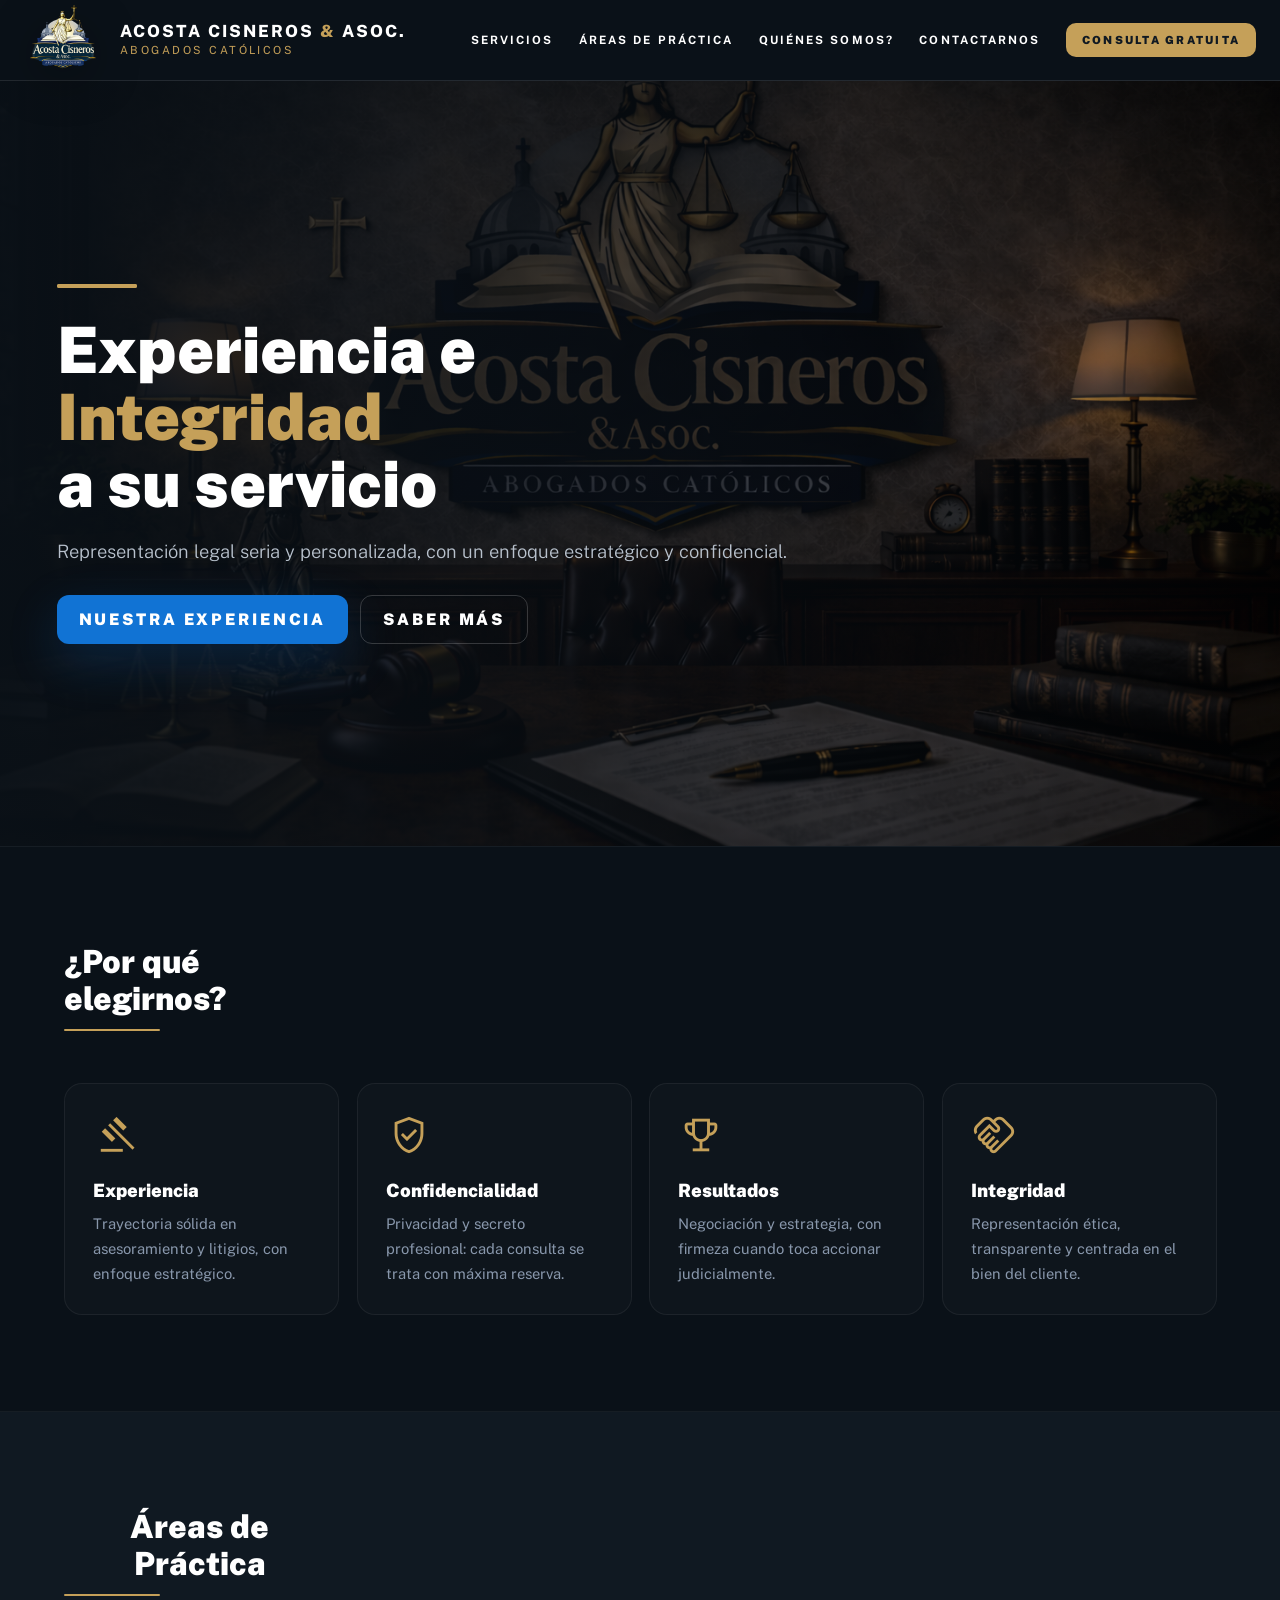
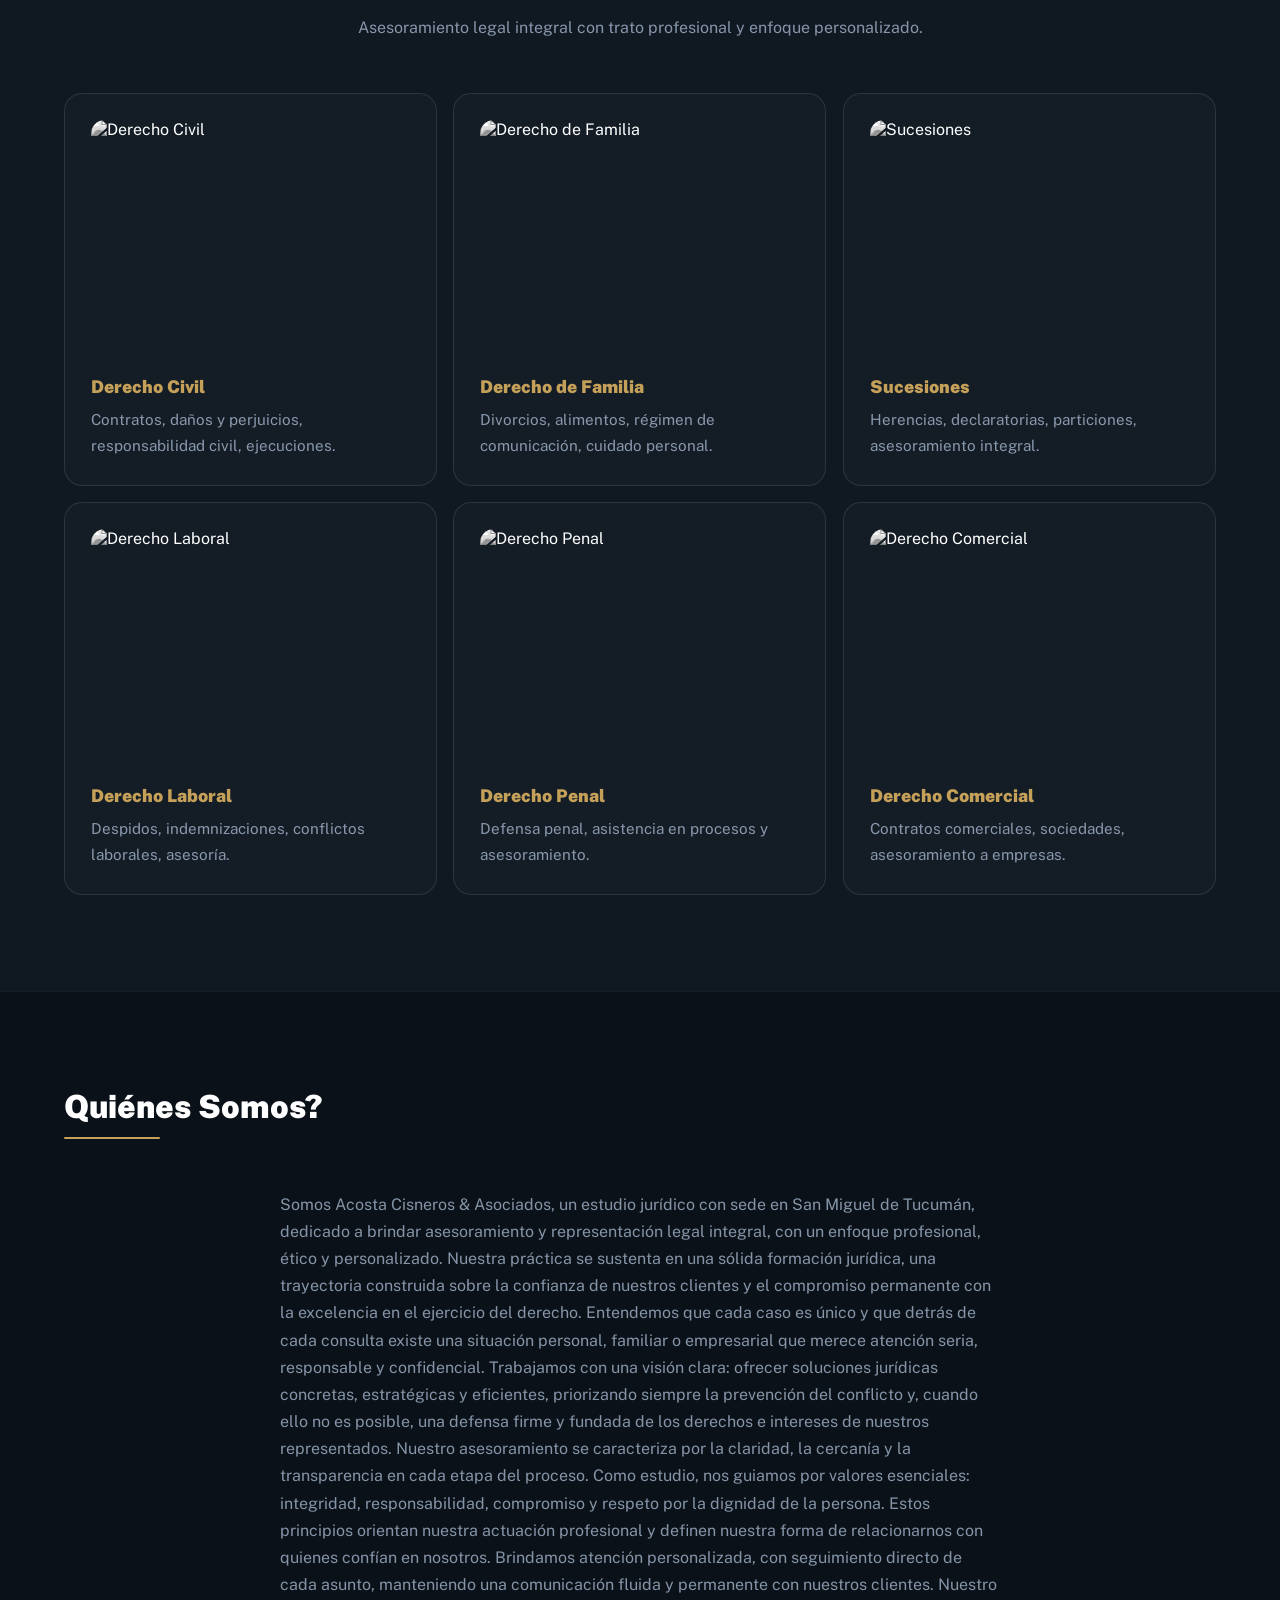
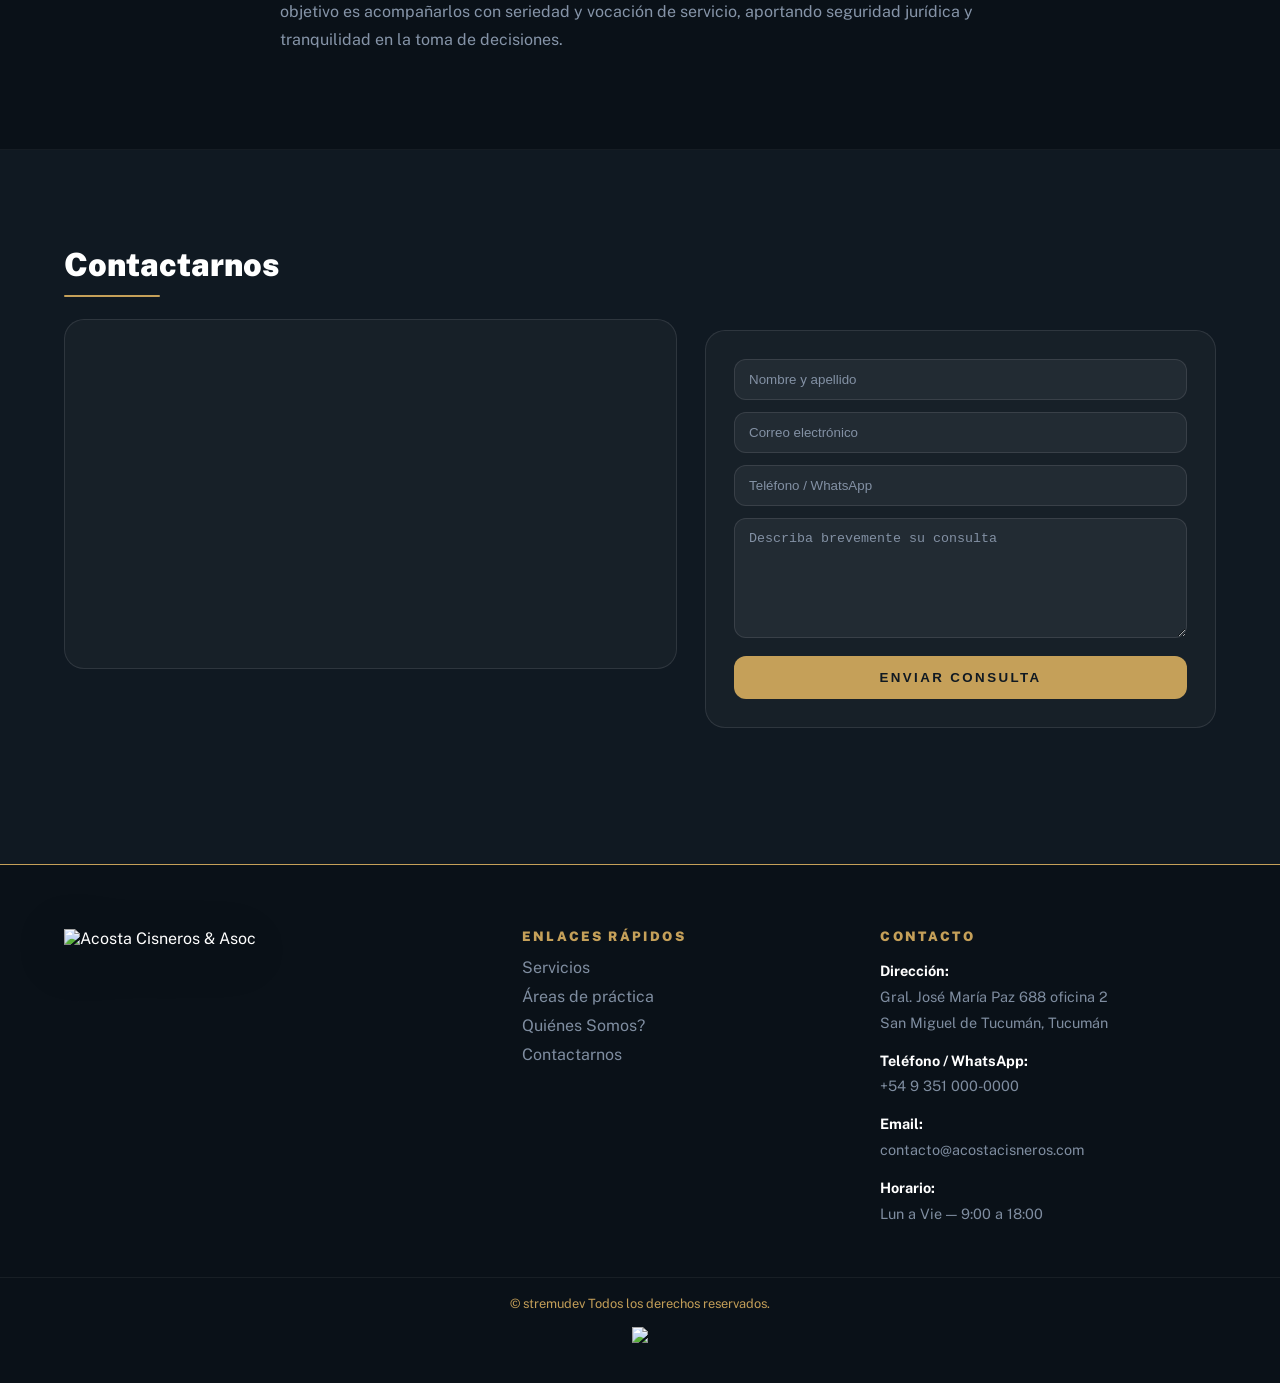
==== index.html @ ff4fbb28 "Add files via upload" ====
<!DOCTYPE html>
<html class="dark" lang="es">
<head>
  <meta charset="utf-8" />
  <meta name="viewport" content="width=device-width, initial-scale=1.0" />
  <title>Acosta Cisneros &amp; Asoc. - Abogados Católicos</title>

  <link rel="stylesheet" href="css/effects.css" />

  <link rel="preconnect" href="https://fonts.googleapis.com">
  <link rel="preconnect" href="https://fonts.gstatic.com" crossorigin>
  <link href="https://fonts.googleapis.com/css2?family=Public+Sans:wght@400;500;600;700;800&display=swap" rel="stylesheet" />
  <link href="https://fonts.googleapis.com/css2?family=Material+Symbols+Outlined:wght@200..700&display=swap" rel="stylesheet" />

  <link rel="stylesheet" href="css/styles.css" />

  <script src="js/main.js"></script>

  <script src="https://cdn.tailwindcss.com?plugins=forms,container-queries"></script>

  <style>
    .contact-submit {
      width: 100%;
      border: none;
      cursor: pointer;
    }
  </style>
</head>

<body class="bg-background-dark font-display text-white antialiased">

  <header class="site-header">
    <div class="header-container">

      <div class="header-logo">
        <img
          src="assets/img/logo/ChatGPT Image 1 feb 2026, 03_04_36 p.m..png"
          alt="Acosta Cisneros & Asoc - Abogados Católicos"
        />
      </div>

      <div class="header-brand">
        <h1 class="brand-name">
          Acosta Cisneros <span class="brand-accent">&amp;</span> Asoc.
        </h1>
        <p class="brand-subtitle">Abogados Católicos</p>
      </div>

      <nav class="header-nav">
        <a href="#servicios" class="nav-link">Servicios</a>
        <a href="#areas" class="nav-link">Áreas de Práctica</a>
        <a href="#equipo" class="nav-link">Quiénes Somos?</a>
        <a href="#contacto" class="nav-link">Contactarnos</a>
        <a href="#contacto" class="nav-cta">Consulta Gratuita</a>
      </nav>

      <button class="nav-toggle" id="btnMenu" aria-label="Abrir menú" aria-expanded="false">
        <span class="material-symbols-outlined">menu</span>
      </button>
    </div>

    <div class="mobile-nav" id="mobileMenu">
      <a href="#servicios" class="mobile-link">Servicios</a>
      <a href="#areas" class="mobile-link">Áreas de Práctica</a>
      <a href="#equipo" class="mobile-link">Quiénes Somos?</a>
      <a href="#contacto" class="mobile-link">Contactarnos</a>
      <a href="#contacto" class="mobile-cta">Consulta Gratuita</a>
    </div>
  </header>

  <main>

    <section class="hero-section">
      <div class="hero-bg" style="background-image:url('assets/img/hero/ChatGPT\ Image\ 2\ feb\ 2026\,\ 03_49_50\ p.m..png')">
        <div class="hero-overlay"></div>
      </div>

      <div class="hero-content">
        <div class="hero-line"></div>

        <h2 class="hero-title">
          Experiencia e <br />
          <span class="hero-title-accent">Integridad</span> <br />
          a su servicio
        </h2>

        <p class="hero-text">
          Representación legal seria y personalizada, con un enfoque estratégico y confidencial.
        </p>

        <div class="hero-actions">
          <a href="#equipo" class="btn btn-primary">Nuestra experiencia</a>
          <a href="#areas" class="btn btn-outline">Saber más</a>
        </div>
      </div>
    </section>

    <section id="servicios" class="section section-dark">
      <div class="section-container">
        <div class="section-header">
          <h3 class="section-title">¿Por qué elegirnos?</h3>
          <div class="section-divider"></div>
        </div>

        <div class="cards-grid">
          <article class="info-card">
            <div class="info-icon">
              <span class="material-symbols-outlined">gavel</span>
            </div>
            <h4 class="info-title">Experiencia</h4>
            <p class="info-text">
              Trayectoria sólida en asesoramiento y litigios, con enfoque estratégico.
            </p>
          </article>

          <article class="info-card">
            <div class="info-icon">
              <span class="material-symbols-outlined">verified_user</span>
            </div>
            <h4 class="info-title">Confidencialidad</h4>
            <p class="info-text">
              Privacidad y secreto profesional: cada consulta se trata con máxima reserva.
            </p>
          </article>

          <article class="info-card">
            <div class="info-icon">
              <span class="material-symbols-outlined">trophy</span>
            </div>
            <h4 class="info-title">Resultados</h4>
            <p class="info-text">
              Negociación y estrategia, con firmeza cuando toca accionar judicialmente.
            </p>
          </article>

          <article class="info-card">
            <div class="info-icon">
              <span class="material-symbols-outlined">handshake</span>
            </div>
            <h4 class="info-title">Integridad</h4>
            <p class="info-text">
              Representación ética, transparente y centrada en el bien del cliente.
            </p>
          </article>
        </div>
      </div>
    </section>

    <section id="areas" class="section section-base">
      <div class="section-container">
        <div class="section-header center">
          <h3 class="section-title">Áreas de Práctica</h3>
          <div class="section-divider"></div>
          <p class="section-subtitle">
            Asesoramiento legal integral con trato profesional y enfoque personalizado.
          </p>
        </div>

        <div class="areas-grid">
          <article class="area-card">
            <div class="area-image">
              <img src="https://estudioacosastacisnero.vercel.app/assets/img/civil.png" alt="Derecho Civil">
            </div>

            <h4 class="area-title">Derecho Civil</h4>
            <p class="area-text">
              Contratos, daños y perjuicios, responsabilidad civil, ejecuciones.
            </p>
          </article>

          <article class="area-card">
            <div class="area-image">
              <img src="https://estudioacosastacisnero.vercel.app/assets/img/flia.png" alt="Derecho de Familia">
            </div>
            <h4 class="area-title">Derecho de Familia</h4>
            <p class="area-text">Divorcios, alimentos, régimen de comunicación, cuidado personal.</p>
          </article>

          <article class="area-card">
            <div class="area-image">
              <img src="https://estudioacosastacisnero.vercel.app/assets/img/suceccion.png" alt="Sucesiones">
            </div>
            <h4 class="area-title">Sucesiones</h4>
            <p class="area-text">Herencias, declaratorias, particiones, asesoramiento integral.</p>
          </article>

          <article class="area-card">
            <div class="area-image">
              <img src="https://estudioacosastacisnero.vercel.app/assets/img/laboral.png" alt="Derecho Laboral">
            </div>
            <h4 class="area-title">Derecho Laboral</h4>
            <p class="area-text">Despidos, indemnizaciones, conflictos laborales, asesoría.</p>
          </article>

          <article class="area-card">
            <div class="area-image">
              <img src="https://estudioacosastacisnero.vercel.app/assets/img/penal.png" alt="Derecho Penal">
            </div>
            <h4 class="area-title">Derecho Penal</h4>
            <p class="area-text">Defensa penal, asistencia en procesos y asesoramiento.</p>
          </article>

          <article class="area-card">
            <div class="area-image">
              <img src="https://estudioacosastacisnero.vercel.app/assets/img/comercial.png" alt="Derecho Comercial">
            </div>
            <h4 class="area-title">Derecho Comercial</h4>
            <p class="area-text">Contratos comerciales, sociedades, asesoramiento a empresas.</p>
          </article>
        </div>
      </div>
    </section>

    <section id="equipo" class="section section-dark">
      <div class="section-container">
        <div class="section-header">
          <h3 class="section-title">Quiénes Somos?</h3>
          <div class="section-divider"></div>
        </div>

        <p class="section-subtitle">
          Somos Acosta Cisneros & Asociados, un estudio jurídico con sede en San Miguel de Tucumán, dedicado a brindar asesoramiento y representación legal integral, con un enfoque profesional, ético y personalizado.

          Nuestra práctica se sustenta en una sólida formación jurídica, una trayectoria construida sobre la confianza de nuestros clientes y el compromiso permanente con la excelencia en el ejercicio del derecho. Entendemos que cada caso es único y que detrás de cada consulta existe una situación personal, familiar o empresarial que merece atención seria, responsable y confidencial.

          Trabajamos con una visión clara: ofrecer soluciones jurídicas concretas, estratégicas y eficientes, priorizando siempre la prevención del conflicto y, cuando ello no es posible, una defensa firme y fundada de los derechos e intereses de nuestros representados. Nuestro asesoramiento se caracteriza por la claridad, la cercanía y la transparencia en cada etapa del proceso.

          Como estudio, nos guiamos por valores esenciales: integridad, responsabilidad, compromiso y respeto por la dignidad de la persona. Estos principios orientan nuestra actuación profesional y definen nuestra forma de relacionarnos con quienes confían en nosotros.

          Brindamos atención personalizada, con seguimiento directo de cada asunto, manteniendo una comunicación fluida y permanente con nuestros clientes. Nuestro objetivo es acompañarlos con seriedad y vocación de servicio, aportando seguridad jurídica y tranquilidad en la toma de decisiones.
        </p>
      </div>
    </section>

    <section id="contacto" class="section section-base">
      <div class="section-container">
        <div class="contact-grid">

          <div class="contact-info">
            <h3 class="section-title">Contactarnos</h3>
            <div class="section-divider left"></div>

            <div class="map-card">
              <div class="map-embed">
                <iframe
                  src="https://www.google.com/maps?q=Gral.+Jos%C3%A9+Mar%C3%ADa+Paz+688,+San+Miguel+de+Tucum%C3%A1n&output=embed"
                  loading="lazy"
                  referrerpolicy="no-referrer-when-downgrade"
                  title="Ubicación del Estudio Jurídico">
                </iframe>
              </div>
            </div>
          </div>

          <div class="contact-form-card">
            <form
              id="contactEmailForm"
              class="contact-form"
              action="https://formsubmit.co/alejandrodiaz942013@gmail.com"
              method="POST"
            >
              <input
                class="form-input"
                type="text"
                name="nombre"
                placeholder="Nombre y apellido"
                required
              />

              <input
                class="form-input"
                type="email"
                name="email"
                placeholder="Correo electrónico"
                required
              />

              <input
                class="form-input"
                type="text"
                name="telefono"
                placeholder="Teléfono / WhatsApp"
                required
              />

              <textarea
                class="form-textarea"
                name="consulta"
                placeholder="Describa brevemente su consulta"
                required
              ></textarea>

              <input type="hidden" name="_subject" value="Nueva consulta desde la web Acosta Cisneros" />
              <input type="hidden" name="_captcha" value="false" />
              <input type="hidden" name="_template" value="table" />
              <input type="hidden" name="_next" value="https://estudioacosastacisnero.vercel.app/#contacto" />

              <button id="contactEmailSubmit" class="contact-submit form-submit" type="submit">
                Enviar consulta
              </button>
            </form>
          </div>

        </div>
      </div>
    </section>

  </main>

  <footer class="site-footer">
    <div class="footer-container">

      <div class="footer-col">
        <img class="footer-logo" src="https://estudioacosastacisnero.vercel.app/assets/img/logo/ChatGPT Image 1 feb 2026, 03_04_36 p.m..png" alt="Acosta Cisneros & Asoc" />
      </div>

      <div class="footer-col">
        <h5 class="footer-title">Enlaces rápidos</h5>
        <a class="footer-link" href="#servicios">Servicios</a>
        <a class="footer-link" href="#areas">Áreas de práctica</a>
        <a class="footer-link" href="#equipo">Quiénes Somos?</a>
        <a class="footer-link" href="#contacto">Contactarnos</a>
      </div>

      <div class="footer-col">
        <h5 class="footer-title">Contacto</h5>

        <ul class="footer-contact-list">
          <li>
            <strong>Dirección:</strong><br>
            Gral. José María Paz 688 oficina 2<br>
            San Miguel de Tucumán, Tucumán
          </li>

          <li>
            <strong>Teléfono / WhatsApp:</strong><br>
            +54 9 351 000-0000
          </li>

          <li>
            <strong>Email:</strong><br>
            contacto@acostacisneros.com
          </li>

          <li>
            <strong>Horario:</strong><br>
            Lun a Vie — 9:00 a 18:00
          </li>
        </ul>
      </div>

    </div>

    <div class="footer-bottom">
      © stremudev Todos los derechos reservados.
      <a
        href="https://www.instagram.com/stremudev/?next=%2Falexdiazok_22%2F"
        target="_blank"
        rel="noopener"
        class="instagram-btn"
        aria-label="Instagram"
      >
        <img src="https://estudioacosastacisnero.vercel.app/assets/img/icons/instagram.png" alt="Instagram">
      </a>
    </div>
  </footer>

  <script src="js/effects.js" defer></script>

  <script>
    document.addEventListener("DOMContentLoaded", function () {
      const form = document.getElementById("contactEmailForm");
      const submitButton = document.getElementById("contactEmailSubmit");

      if (!form || !submitButton) return;

      submitButton.addEventListener("click", function (event) {
        event.preventDefault();
        event.stopPropagation();
        event.stopImmediatePropagation();

        if (!form.checkValidity()) {
          form.reportValidity();
          return;
        }

        HTMLFormElement.prototype.submit.call(form);
      }, true);

      form.addEventListener("submit", function (event) {
        event.stopPropagation();
      }, true);
    });
  </script>
</body>
</html>
---- css/effects.css ----
/* ==========================================================
   effects.css — Replica los efectos del HTML Tailwind
   (sin tocar tu HTML)
   ========================================================== */

/* Material Symbols parecido al Tailwind */
.material-symbols-outlined{
  font-variation-settings: 'FILL' 0,'wght' 300,'GRAD' 0,'opsz' 24;
  line-height: 1;
}

/* ==========================================================
   Keyframes EXACTOS
   ========================================================== */
@keyframes fadeInUp{
  0%{ opacity: 0; transform: translateY(30px); }
  100%{ opacity: 1; transform: translateY(0); }
}
@keyframes pulseSlow{
  0%,100%{ opacity: 1; transform: scale(1); }
  50%{ opacity: .8; transform: scale(1.05); }
}
@keyframes reveal{
  0%{ width: 0; }
  100%{ width: 100%; }
}

/* ==========================================================
   Header blur + borde (como .nav-blur + border)
   ========================================================== */
.site-header{
  position: sticky;
  top: 0;
  z-index: 50;
  backdrop-filter: blur(12px);
  background-color: rgba(10,17,24,.9);
  border-bottom: 1px solid rgba(255,255,255,.10);
}

/* ==========================================================
   Logo / marca: “group-hover” del Tailwind (sin group)
   - icono gira 360 en el original
   ========================================================== */
.header-logo img{
 
  transform-origin: 50% 50%;
  will-change: transform;
}
.site-header:hover .header-logo img{
  transform: rotate(360deg);
}

/* Tracking del nombre al hover */
.brand-name{
  transition: letter-spacing 350ms ease;
}
.site-header:hover .brand-name{
  letter-spacing: .12em;
}

/* ==========================================================
   Nav underline tipo after:w-full
.header-nav .nav-link{
  position: relative;
  display: inline-block;
  transition: color 300ms ease;
}
.header-nav .nav-link::after{
  content:"";
  position:absolute;
  left:0;
  bottom:-6px;F
  width:0;
  height:2px;
  background: rgba(197,160,89,1);
  transition: width 300ms ease;
}
.header-nav .nav-link:hover{
  color: rgba(197,160,89,1);
}
.header-nav .nav-link:hover::after{
  width:100%;
}

/* CTA del nav: hover scale + sombra */
.header-nav .nav-cta{
  transition: transform 300ms ease, box-shadow 300ms ease, background-color 300ms ease;
  will-change: transform;
}
.header-nav .nav-cta:hover{
  transform: scale(1.05);
  box-shadow: 0 12px 28px rgba(197,160,89,.18);
}
.header-nav .nav-cta:active{
  transform: scale(.95);
}

/* ==========================================================
   Hero: parallax + overlay parecido al hero-gradient
   ========================================================== */
.hero-bg{
  background-position:center;
  background-repeat:no-repeat;
  background-size:cover;
}
@media (min-width:1024px){
  .hero-bg{ background-attachment: fixed; }
}

/* Si tu overlay existe, le damos el gradient del original */
.hero-overlay{
  background: linear-gradient(to right, rgba(10,17,24,.9) 0%, rgba(10,17,24,.4) 100%);
}

/* Línea reveal (como .animate-reveal origin-left) */
.hero-line{
  position: relative;
  overflow: hidden;
}
.hero-line::after{
  content:"";
  position:absolute;
  top:0; left:0; bottom:0;
  width:0;
  background: rgba(197,160,89,1);
  animation: reveal 1.5s ease-out forwards;
}

/* ==========================================================
   Botones glow (como .btn-glow)
   ========================================================== */
.btn,
.form-submit,
.nav-cta,
.mobile-cta{
  transition: transform 300ms ease, box-shadow 300ms ease, background-color 300ms ease, border-color 300ms ease;
}
.btn:hover,
.form-submit:hover,
.nav-cta:hover,
.mobile-cta:hover{
  box-shadow: 0 0 20px rgba(197,160,89,.4);
  transform: scale(1.03);
}
.btn:active,
.form-submit:active,
.nav-cta:active,
.mobile-cta:active{
  transform: scale(.95);
}

/* ==========================================================
   Cards: hover translate (como hover:-translate-y-2)
   ========================================================== */
.info-card,
.area-card,
.team-card{
  transition: transform 500ms ease, background-color 500ms ease, box-shadow 500ms ease;
  will-change: transform;
}
.info-card:hover,
.area-card:hover,
.team-card:hover{
  transform: translateY(-8px);
  box-shadow: 0 20px 60px rgba(0,0,0,.35);
}

/* Iconos con pulseSlow (como animate-pulseSlow) */
.info-icon .material-symbols-outlined{
  animation: pulseSlow 3s ease-in-out infinite;
}

/* ==========================================================
   Scroll reveal EXACTO (pausado hasta is-visible)
   ========================================================== */
.scroll-reveal{
  opacity: 0;
  animation: fadeInUp .8s ease-out forwards;
  animation-play-state: paused;
}

/* Stagger delays exactos como el original */
.stagger-1{ animation-delay: .1s; }
.stagger-2{ animation-delay: .2s; }
.stagger-3{ animation-delay: .3s; }
.stagger-4{ animation-delay: .4s; }

/* Cuando entra en pantalla */
@media (prefers-reduced-motion: no-preference){
  .is-visible{
    animation-play-state: running;
  }
}

/* Footer links translate-x (como hover:translate-x-2) */
.footer-link{
  display:inline-block;
  transition: transform 300ms ease, color 300ms ease;
}
.footer-link:hover{
  transform: translateX(8px);
  color: rgba(197,160,89,1);
}

/* Accesibilidad */
@media (prefers-reduced-motion: reduce){
  .scroll-reveal{
    opacity: 1 !important;
    animation: none !important;
    transform: none !important;
  }
  .info-icon .material-symbols-outlined{
    animation: none !important;
  }
  .btn:hover,.nav-cta:hover,.form-submit:hover,.mobile-cta:hover,
  .info-card:hover,.area-card:hover,.team-card:hover{
    transform:none !important;
    box-shadow:none !important;
  }
}


/* ==========================================================
   STAGGER GENÉRICO (para Áreas, Equipo y Footer)
   ========================================================== */

/* Delay por variable --i (0,1,2...) */
.stagger .scroll-reveal{
  animation-delay: calc(var(--i, 0) * 0.10s);
}

/* Un toque más lento si querés “premium” */
.stagger-slow .scroll-reveal{
  animation-delay: calc(var(--i, 0) * 0.14s);
}



/* ==========================================================
   ¿POR QUÉ ELEGIRNOS? — EFECTO EXACTO DEL HTML ORIGINAL
   ========================================================== */

/* Estado inicial */
#servicios .scroll-reveal{
  opacity: 0;
  animation: fadeInUp 0.8s ease-out forwards;
  animation-play-state: paused;
}

/* Delays EXACTOS */
#servicios .stagger-1{ animation-delay: 0.1s; }
#servicios .stagger-2{ animation-delay: 0.2s; }
#servicios .stagger-3{ animation-delay: 0.3s; }
#servicios .stagger-4{ animation-delay: 0.4s; }

/* Al entrar en viewport */
#servicios .is-visible{
  animation-play-state: running;
}

/* Hover EXACTO */
#servicios .info-card{
  transition: transform 500ms ease, background-color 500ms ease, box-shadow 500ms ease;
}

#servicios .info-card:hover{
  transform: translateY(-8px);
  box-shadow: 0 20px 60px rgba(0,0,0,.35);
}

#servicios .info-card h4{
  transition: color 300ms ease;
}

#servicios .info-card:hover h4{
  color: #C5A059;
}

/* Icono pulsando lento */
#servicios .info-icon .material-symbols-outlined{
  animation: pulseSlow 3s ease-in-out infinite;
}

.site-header:hover .header-logo img{
  transform: rotate(360deg);
}
---- css/styles.css ----
/* ==========================================================================
   styles.css — Estudio Jurídico (editable y prolijo)
   ========================================================================== */

/* ---------- Base ---------- */
:root{
  --primary: #1173d4;
  --gold: #C5A059;
  --bg: #101922;
  --navy: #0a1118;
  --white: #ffffff;
  --muted: rgba(148,163,184,0.95);
}

*{ box-sizing: border-box; }
html{ scroll-behavior: smooth; }
body{
  margin: 0;
  min-height: 100dvh;
  background: var(--bg);
  color: var(--white);
  font-family: "Public Sans", system-ui, -apple-system, Segoe UI, Roboto, Arial, sans-serif;
  -webkit-font-smoothing: antialiased;
  -moz-osx-font-smoothing: grayscale;
}

a{ color: inherit; text-decoration: none; }
img{ max-width: 100%; display: block; }

.material-symbols-outlined{
  font-variation-settings: 'FILL' 0, 'wght' 300, 'GRAD' 0, 'opsz' 24;
}

/* ---------- Header ---------- */
.site-header{
  position: sticky;
  top: 0;
  z-index: 50;
  background: rgba(10,17,24,0.90);
  backdrop-filter: blur(12px);
  border-bottom: 1px solid rgba(255,255,255,0.10);
}

.header-container{
  max-width: 1800px;
  margin: 0 auto;
  padding: 0 24px;
  height: 80px;

  display: flex;
  align-items: center;
  gap: 18px;
}

.header-logo img {
    height: 101px;
    width: auto;
    filter: drop-shadow(0 10px 24px rgba(0, 0, 0, .35));
    margin-top: 17px;
}

.header-brand{
  display: flex;
  flex-direction: column;
  line-height: 1.05;
  flex: 1;
}

.brand-name{
  margin: 0;
  font-size: 1.05rem;
  font-weight: 800;
  letter-spacing: 0.14em;
  text-transform: uppercase;
}

.brand-accent{ color: var(--gold); }

.brand-subtitle{
  margin: 4px 0 0;
  font-size: 0.70rem;
  letter-spacing: 0.30em;
  text-transform: uppercase;
  color: var(--gold);
}

/* Desktop nav */
.header-nav{
  display: flex;
  align-items: center;
  gap: 28px;
}

.nav-link{
  font-size: 0.72rem;
  font-weight: 700;
  letter-spacing: 0.18em;
  text-transform: uppercase;
  color: var(--white);
  transition: color .2s ease;
}
.nav-link:hover{ color: var(--gold); }

.nav-cta{
  padding: 10px 16px;
  border-radius: 10px;
  background: var(--gold);
  color: var(--bg);
  font-weight: 900;
  font-size: 0.70rem;
  letter-spacing: 0.20em;
  text-transform: uppercase;
  transition: background .2s ease;
}
.nav-cta:hover{ background: rgba(255,255,255,0.95); }

/* Mobile toggle */
.nav-toggle{
  display: none;
  background: transparent;
  border: 1px solid rgba(255,255,255,0.10);
  color: var(--white);
  width: 44px;
  height: 44px;
  border-radius: 12px;
  cursor: pointer;
}
.nav-toggle:hover{ background: rgba(255,255,255,0.06); }

/* Mobile menu */
.mobile-nav{
  display: none;
  flex-direction: column;
  gap: 10px;
  padding: 18px 24px 22px;
  border-top: 1px solid rgba(255,255,255,0.10);
  background: rgba(10,17,24,0.98);
}
.mobile-nav.is-open{ display: flex; }

.mobile-link{
  padding: 10px 0;
  font-size: 0.78rem;
  font-weight: 700;
  letter-spacing: 0.16em;
  text-transform: uppercase;
  color: var(--white);
}
.mobile-link:hover{ color: var(--gold); }

.mobile-cta{
  margin-top: 8px;
  padding: 14px;
  border-radius: 12px;
  background: var(--gold);
  color: var(--bg);
  font-weight: 900;
  letter-spacing: 0.18em;
  text-transform: uppercase;
  text-align: center;
}

/* ---------- Hero ---------- */
.hero-section{
  position: relative;
  height: 85vh;
  min-height: 600px;
  overflow: hidden;
}

.hero-bg{
  position: absolute;
  inset: 0;
  background-size: cover;
  background-position: center top;
}
.hero-overlay{
  position: absolute;
  inset: 0;
  background: linear-gradient(
    to right,
    rgba(10,17,24,0.92) 0%,
    rgba(10,17,24,0.55) 55%,
    rgba(10,17,24,0.10) 100%
  );
}

.hero-content {
    position: relative;
    z-index: 2;
    max-width: 1200px;
    margin: 0 auto;
    padding: 0 24px;
    height: 100%;
    display: flex;
    flex-direction: column;
    justify-content: center;
    max-width: 1215px;
}

.hero-line{
  height: 4px;
  width: 80px;
  background: var(--gold);
  border-radius: 999px;
  margin-bottom: 28px;
}

.hero-title{
  margin: 0 0 20px;
  font-weight: 900;
  font-size: clamp(2.6rem, 5vw, 4.4rem);
  line-height: 1.05;
}
.hero-title-accent{ color: var(--gold); }

.hero-text{
  margin: 0 0 28px;
  color: rgba(203,213,225,0.9);
  font-size: 1.15rem;
  line-height: 1.6;
  font-weight: 300;
}

.hero-actions{
  display: flex;
  gap: 12px;
  flex-wrap: wrap;
}

/* Buttons */
.btn{
  display: inline-flex;
  align-items: center;
  justify-content: center;
  padding: 14px 22px;
  border-radius: 12px;
  font-weight: 900;
  text-transform: uppercase;
  letter-spacing: 0.18em;
  transition: transform .18s ease, background .18s ease, border-color .18s ease, opacity .18s ease;
}
.btn:active{ transform: translateY(1px); }

.btn-primary{
  background: var(--primary);
  color: var(--white);
  box-shadow: 0 18px 50px rgba(17,115,212,0.22);
}
.btn-primary:hover{ opacity: .95; }

.btn-outline{
  border: 1px solid rgba(255,255,255,0.18);
  color: var(--white);
}
.btn-outline:hover{ background: rgba(255,255,255,0.08); }

/* ---------- Sections ---------- */
.section{
  padding: 96px 0;
}
.section-container{
  max-width: 1200px;
  margin: 0 auto;
  padding: 0 24px;
}

.section-dark{
  background: var(--navy);
  border-top: 1px solid rgba(255,255,255,0.05);
  border-bottom: 1px solid rgba(255,255,255,0.05);
}
.section-base{
  background: var(--bg);
}

.section-header{
  margin-bottom: 52px;
}
.section-header.center{ text-align: center; }

.section-title {
    margin: 0 0 12px;
    font-size: 2rem;
    font-weight: 900;
    margin-right: 881px;
}
.section-divider{
  height: 2px;
  width: 96px;
  background: var(--gold);
  border-radius: 999px;
}
.section-divider.left{ margin-left: 0; }
.section-subtitle{
  margin: 18px auto 0;
  max-width: 720px;
  color: rgba(148,163,184,0.9);
  line-height: 1.7;
}

/* Cards grid */
.cards-grid{
  display: grid;
  grid-template-columns: repeat(4, 1fr);
  gap: 18px;
}

.info-card{
  border: 1px solid rgba(255,255,255,0.06);
  background: rgba(255,255,255,0.02);
  border-radius: 18px;
  padding: 28px;
  transition: background .2s ease, transform .2s ease, border-color .2s ease;
}
.info-card:hover{
  background: rgba(255,255,255,0.05);
  border-color: rgba(255,255,255,0.12);
  transform: translateY(-2px);
}

.info-icon{
  color: var(--gold);
  margin-bottom: 18px;
}
.info-icon .material-symbols-outlined{
  font-size: 46px;
}

.info-title{
  margin: 0 0 10px;
  font-weight: 900;
  font-size: 1.15rem;
}
.info-text{
  margin: 0;
  color: rgba(148,163,184,0.92);
  line-height: 1.7;
  font-size: 0.92rem;
}

/* Áreas */
.areas-grid{
  display: grid;
  grid-template-columns: repeat(3, 1fr);
  gap: 16px;
}

.area-card{
  border: 1px solid rgba(255,255,255,0.10);
  background: rgba(255,255,255,0.02);
  border-radius: 18px;
  padding: 26px;
  transition: background .2s ease, transform .2s ease, border-color .2s ease;
}
.area-card:hover{
  background: rgba(255,255,255,0.05);
  transform: translateY(-2px);
  border-color: rgba(255,255,255,0.14);
}
.area-title{
  margin: 0 0 10px;
  font-weight: 900;
  color: var(--gold);
  font-size: 1.1rem;
}
.area-text{
  margin: 0;
  color: rgba(148,163,184,0.92);
  line-height: 1.7;
  font-size: 0.95rem;
}

/* Equipo */
.team-grid{
  display: grid;
  grid-template-columns: repeat(3, 1fr);
  gap: 18px;
}
.team-card{
  border: 1px solid rgba(255,255,255,0.06);
  background: rgba(255,255,255,0.02);
  border-radius: 18px;
  padding: 26px;
}
.team-photo{
  height: 180px;
  border-radius: 14px;
  background: rgba(255,255,255,0.06);
  margin-bottom: 14px;
}
.team-name{
  margin: 0 0 6px;
  font-weight: 900;
}
.team-role{
  margin: 0;
  color: rgba(148,163,184,0.92);
  font-size: 0.95rem;
}

/* Contacto */
.contact-grid{
  display: grid;
  grid-template-columns: 1.2fr 1fr;
  gap: 28px;
  align-items: start;
}
.contact-text{
  color: rgba(203,213,225,0.9);
  line-height: 1.7;
  margin: 16px 0 18px;
}
.contact-list{
  margin: 0;
  padding: 0;
  list-style: none;
  color: rgba(203,213,225,0.9);
  line-height: 2;
}

.contact-form-card {
    border: 1px solid rgba(255, 255, 255, 0.10);
    background: rgba(255, 255, 255, 0.03);
    border-radius: 20px;
    padding: 28px;
    margin-top: 84px;
}

.contact-form{
  display: grid;
  gap: 12px;
}

.form-input,
.form-textarea{
  width: 100%;
  border-radius: 12px;
  background: rgba(255,255,255,0.05);
  border: 1px solid rgba(255,255,255,0.10);
  padding: 12px 14px;
  color: var(--white);
  outline: none;
  transition: border-color .16s ease, box-shadow .16s ease, background .16s ease;
  color: black;
}
.form-input::placeholder,
.form-textarea::placeholder{
  color: rgba(148,163,184,0.85);
}
.form-input:focus,
.form-textarea:focus{
  border-color: rgba(197,160,89,0.55);
  box-shadow: 0 0 0 4px rgba(197,160,89,0.12);
  background: white);
}
.form-textarea{
  min-height: 120px;
  resize: vertical;
}

.form-submit{
  margin-top: 6px;
  border: 0;
  border-radius: 12px;
  padding: 14px;
  cursor: pointer;
  background: var(--gold);
  color: var(--bg);
  font-weight: 900;
  letter-spacing: 0.18em;
  text-transform: uppercase;
  transition: background .18s ease, transform .18s ease;
}
.form-submit:hover{ background: rgba(255,255,255,0.95); }
.form-submit:active{ transform: translateY(1px); }

/* Footer */
.site-footer{
  background: var(--navy);
  border-top: 1px solid rgba(197, 160, 89, 1);
  padding: 64px 0 0;
  margin-top: 40px;
}
.footer-container{
  max-width: 1200px;
  margin: 0 auto;
  padding: 0 24px;
  display: grid;
  grid-template-columns: 1.3fr 1fr 1fr;
  gap: 22px;
}
.footer-logo {
    height: 153px;
    width: auto;
    margin-bottom: 14px;
    filter: drop-shadow(0 10px 24px rgba(0, 0, 0, .35));
}
.footer-title {
    margin: 0 0 14px;
    font-weight: 900;
    text-transform: uppercase;
    letter-spacing: 0.18em;
    font-size: 0.82rem;
    color: #c5a059;
}

.footer-text{
  color: rgba(148,163,184,0.85);
  line-height: 1.7;
  margin: 0 0 10px;
}
.footer-link{
  display: block;
  color: rgba(148,163,184,0.85);
  margin: 10px 0;
  transition: color .2s ease;
}
.footer-link:hover{ color: var(--gold); }
.footer-accent{
  color: var(--gold);
  font-weight: 800;
  margin: 10px 0 0;
}

.footer-bottom {
    margin-top: 38px;
    padding: 18px 24px;
    border-top: 1px solid rgba(255, 255, 255, 0.06);
    text-align: center;
    color: rgba(148, 163, 184, 0.6);
    font-size: 0.8rem;
    color: #c39e58;
}

/* ---------- Responsive ---------- */
@media (max-width: 1050px){
  .cards-grid{ grid-template-columns: repeat(2, 1fr); }
  .areas-grid{ grid-template-columns: repeat(2, 1fr); }
  .team-grid{ grid-template-columns: repeat(2, 1fr); }
  .contact-grid{ grid-template-columns: 1fr; }
}

@media (max-width: 900px){
  .header-nav{ display: none; }
  .nav-toggle{ display: inline-flex; align-items: center; justify-content: center; }
}

@media (max-width: 520px){
  .cards-grid{ grid-template-columns: 1fr; }
  .areas-grid{ grid-template-columns: 1fr; }
  .team-grid{ grid-template-columns: 1fr; }
  .hero-section{ min-height: 540px; }
}



/* ---------- Mapa Contacto ---------- */
/* ---------- Mapa en sección Contacto ---------- */
.map-card{
  margin-top: 22px;
  border: 1px solid rgba(255,255,255,0.10);
  background: rgba(255,255,255,0.03);
  border-radius: 20px;
  padding: 14px;
}

.map-embed{
  width: 100%;
  height: 320px;
  border-radius: 14px;
  overflow: hidden;
}

.map-embed iframe{
  width: 100%;
  height: 100%;
  border: 0;
}

/* ---------- Footer contacto ---------- */
.footer-contact-list{
  list-style: none;
  padding: 0;
  margin: 0;
  color: rgba(148,163,184,0.85);
  line-height: 1.8;
  font-size: 0.9rem;
}

.footer-contact-list li{
  margin-bottom: 12px;
}

.footer-contact-list strong{
  color: #ffffff;
  font-weight: 700;
}



/* ---------- Áreas con imagen ---------- */
.area-image{
  width: 100%;
  height: 240px;
object-position: center top;
  border-radius: 14px;
  overflow: hidden;
  margin-bottom: 16px;
}

.area-image img{
  width: 100%;
  height: 134%;
  object-fit: contain;
  filter: grayscale(100%) contrast(1.05);
  transition: transform .4s ease, filter .4s ease;
}

/* Hover elegante */
.area-card:hover .area-image img{
  transform: scale(1.06);
  filter: grayscale(0%);
}


.site-header:hover .header-logo img{
  transform: rotate(360deg);
}




/* ================================
   FIX RESPONSIVE (pegalo al final)
   ================================ */

/* Anti-overflow general */
html,
body {
  width: 100%;
  max-width: 100%;
  overflow-x: hidden;
}

body {
  overflow-y: auto;
}

* {
  min-width: 0;
} /* clave para que flex/grid no desborde */

/* ---------- Header: que no explote en mobile ---------- */
.header-container{
  padding: 0 clamp(12px, 3vw, 24px);
  height: 80px;
}

/* Logo: se adapta y NO empuja el header */
.header-logo img{
  height: clamp(44px, 7vw, 78px);
  margin-top: 0;
}

/* Brand: que no corte texto feo */
.brand-name{
  font-size: clamp(0.9rem, 2.2vw, 1.05rem);
  letter-spacing: 0.12em;
}
.brand-subtitle{
  font-size: clamp(0.6rem, 1.8vw, 0.7rem);
  letter-spacing: 0.22em;
}

/* Nav (desktop) más flexible */
.header-nav{
  gap: clamp(12px, 2vw, 28px);
}

/* ---------- Hero: altura inteligente en celulares ---------- */
.hero-section{
  height: min(85vh, 860px);
  min-height: 520px;
}

.hero-content{
  padding: 0 clamp(12px, 3vw, 24px);
}

.hero-text{
  font-size: clamp(0.98rem, 2.2vw, 1.15rem);
}

/* ---------- Grids: que nunca se rompan ---------- */
.cards-grid{
  grid-template-columns: repeat(4, minmax(0, 1fr));
}

.areas-grid{
  grid-template-columns: repeat(3, minmax(0, 1fr));
}

.team-grid{
  grid-template-columns: repeat(3, minmax(0, 1fr));
}

.footer-container{
  grid-template-columns: 1.3fr 1fr 1fr;
}

/* ---------- Breakpoints más sólidos ---------- */
@media (max-width: 1200px){
  .cards-grid{ grid-template-columns: repeat(3, 1fr); }
}

@media (max-width: 1050px){
  .cards-grid{ grid-template-columns: repeat(2, 1fr); }
  .areas-grid{ grid-template-columns: repeat(2, 1fr); }
  .team-grid{ grid-template-columns: repeat(2, 1fr); }
  .contact-grid{ grid-template-columns: 1fr; }
  .footer-container{ grid-template-columns: 1fr 1fr; }
}

@media (max-width: 900px){
  .header-nav{ display: none; }
  .nav-toggle{ display: inline-flex; align-items: center; justify-content: center; }

  /* header más compacto */
  .header-container{ height: 72px; }
}

@media (max-width: 520px){
  .cards-grid{ grid-template-columns: 1fr; }
  .areas-grid{ grid-template-columns: 1fr; }
  .team-grid{ grid-template-columns: 1fr; }

  .hero-section{
    min-height: 480px;
    height: auto; /* mejor en pantallas bajitas */
    padding: 54px 0;
  }

  .footer-container{ grid-template-columns: 1fr; }
  .footer-bottom{ padding: 14px 16px; }
}

/* ---------- Map en mobile ---------- */
@media (max-width: 520px){
  .map-embed{ height: 240px; }
}

/* ---------- Mejoras: imágenes de área ---------- */
.area-image{
  height: clamp(170px, 30vw, 240px);
}
.area-image img{
  height: 100%;
  object-fit: cover; /* evita el “alto raro” 134% */
}




.instagram-btn{
  display: inline-flex;
  align-items: center;
  justify-content: center;
  width: 44px;
  height: 44px;
  border-radius: 12px;
  transition: transform .2s ease, background .2s ease, box-shadow .2s ease;
}

.instagram-btn img {
    width: 16px;
    height: 16px;
    margin-bottom: 18px;
}

.instagram-btn:hover{
  background: rgba(255,255,255,0.08);
  transform: translateY(-1px);
}

.instagram-btn:active{
  transform: translateY(0);
}



.footer-bottom{
  display: flex;
  flex-direction: column;   /* texto arriba, icono abajo */
  align-items: center;      /* centrado horizontal */
  gap: 12px;                /* espacio entre texto e icono */
  text-align: center;
}

.footer-bottom .instagram-btn{
  width: 42px;
  height: 42px;
}




/* =========================
   QUIÉNES SOMOS (texto + imagen)
========================= */

.about-grid{
  display: grid;
  grid-template-columns: 1.2fr 1fr;
  gap: 32px;
  align-items: start;
}

.about-text .section-divider{
  margin-bottom: 16px;
}

.about-text p{
  margin: 0 0 14px;
  color: rgba(203,213,225,0.9);
  line-height: 1.75;
  font-size: 1rem;
}

/* Card de imagen */
.about-image{
  border-radius: 20px;
  overflow: hidden;
  border: 1px solid rgba(255,255,255,0.10);
  background: rgba(255,255,255,0.03);
  box-shadow: 0 22px 70px rgba(0,0,0,0.35);
}

.about-image img{
  width: 100%;
  height: 520px;          /* altura linda en desktop */
  object-fit: cover;
  object-position: center;
  display: block;
}

/* Hover suave */
.about-image img{
  transition: transform .45s ease;
}
.about-image:hover img{
  transform: scale(1.04);
}

/* Responsive */
@media (max-width: 900px){
  .about-grid{
    grid-template-columns: 1fr;
    gap: 18px;
  }

  .about-image img{
    height: 320px;
  }
}

html {
  width: 100%;
  min-height: 100%;
  overflow-x: hidden;
  overflow-y: auto;
}

body {
  width: 100%;
  min-height: 100dvh;
  overflow-x: hidden;
  overflow-y: auto;
}

main,
section,
.section,
.section-container,
.contact-grid,
.contact-info,
.contact-form-card,
.footer-container,
.site-footer {
  overflow: visible;
}

textarea {
  max-height: 220px;
}

.form-textarea {
  resize: vertical;
  overflow-y: auto;
}
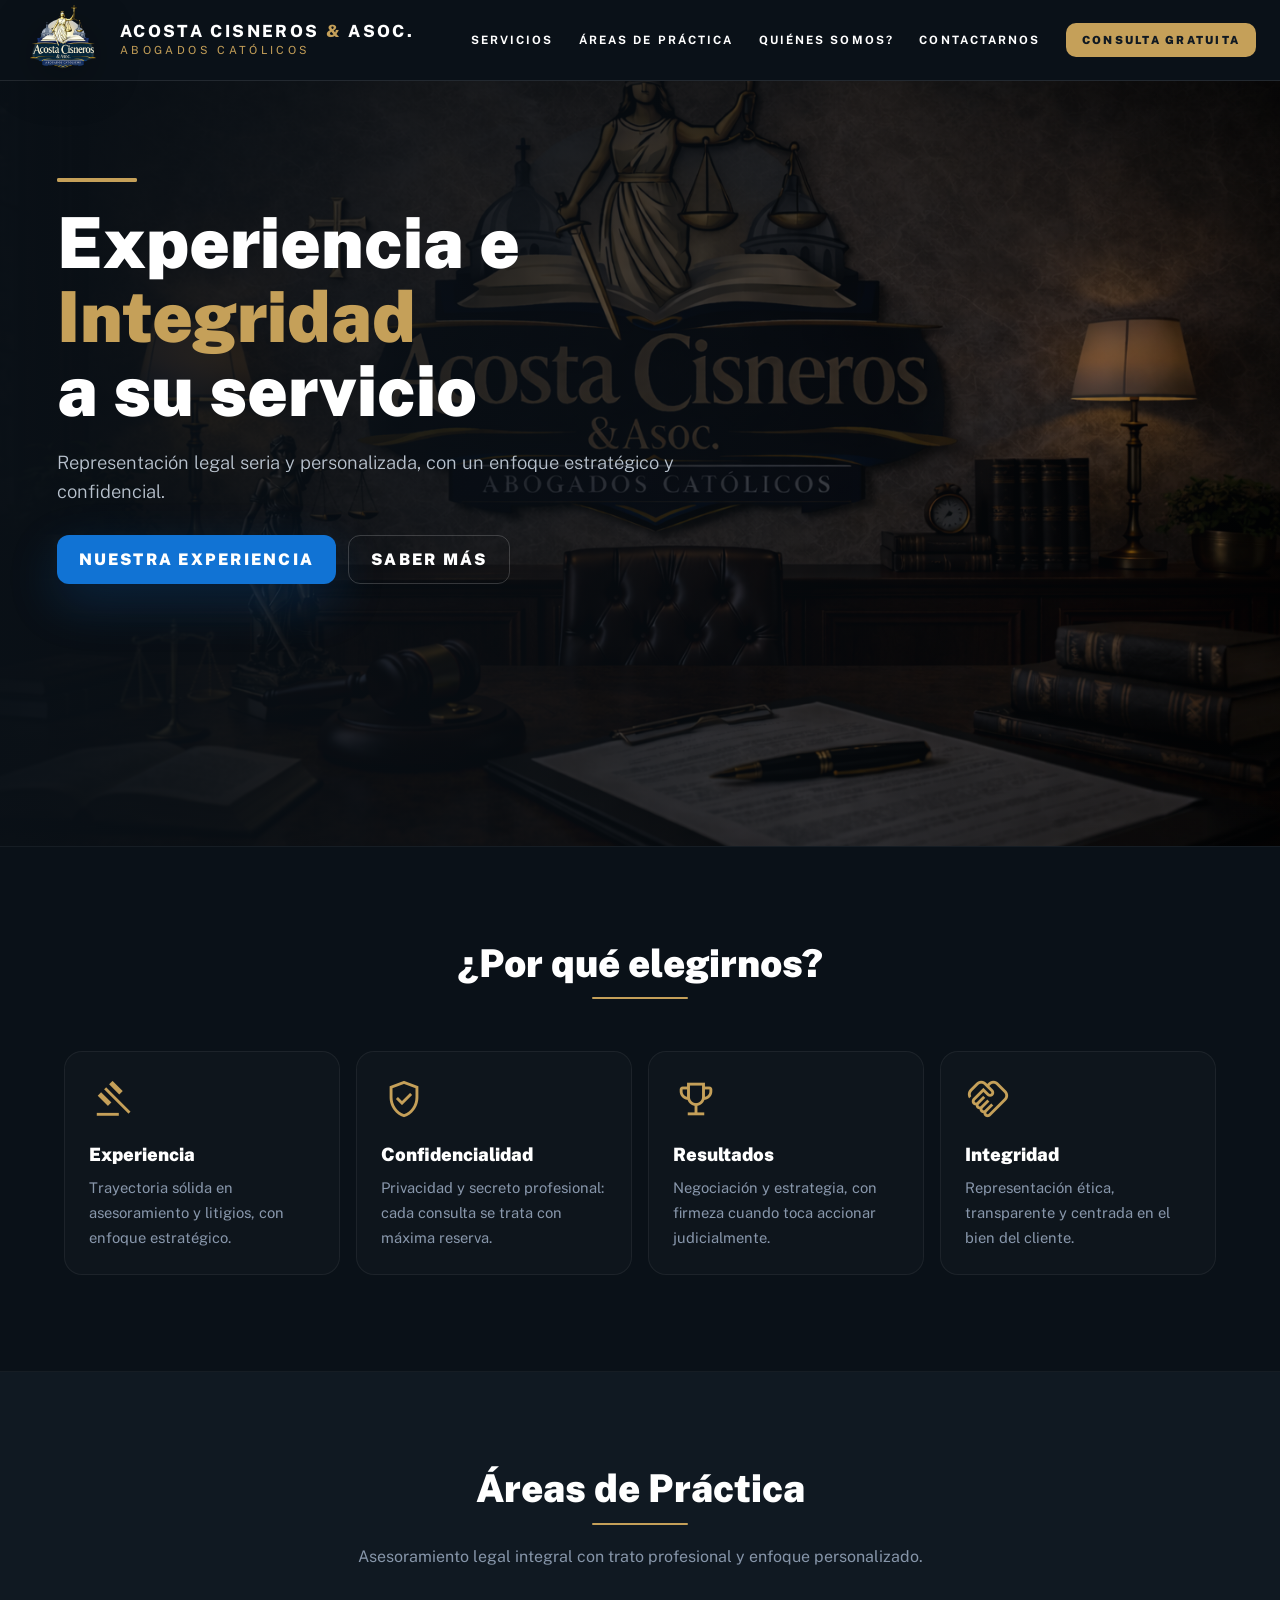
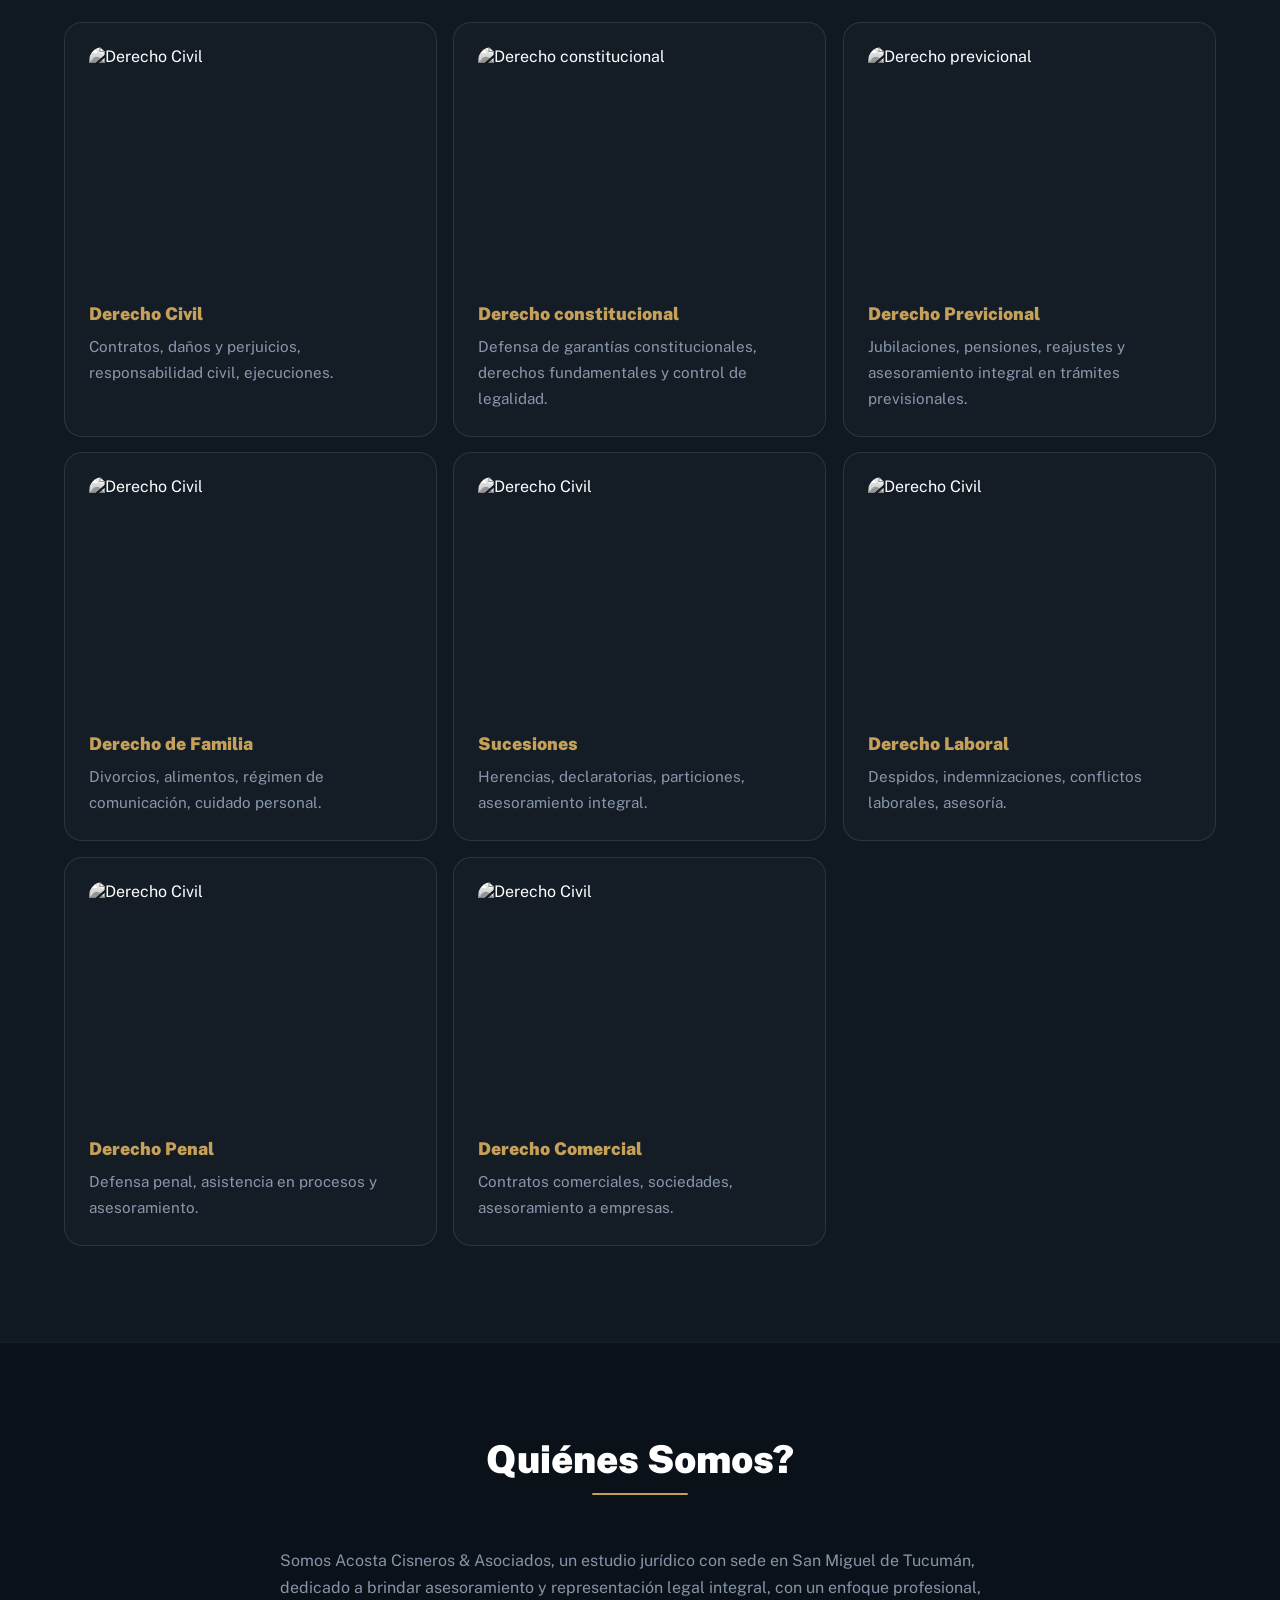
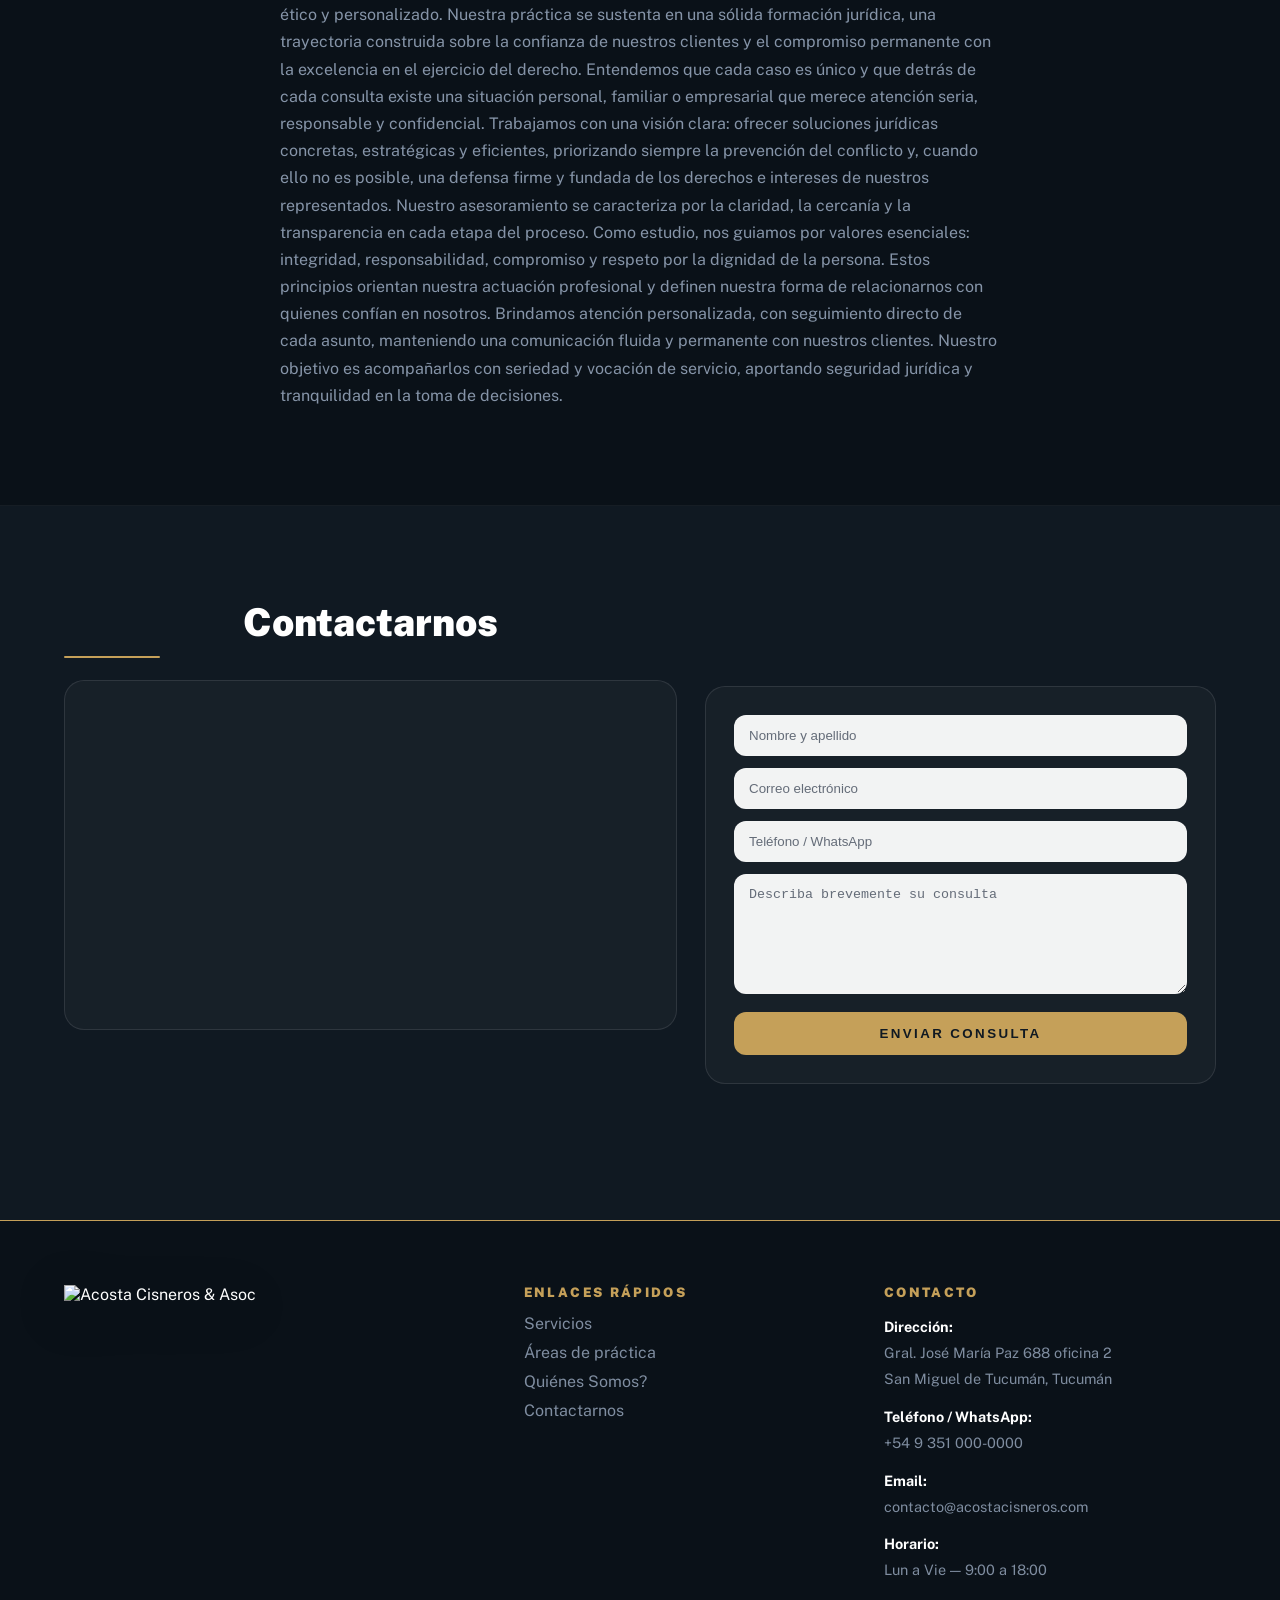
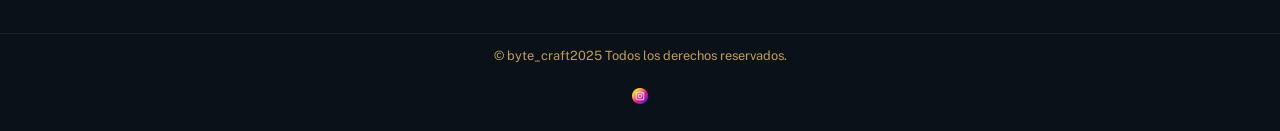
==== commit 93365683: "Add files via upload" ====
--- a/index.html
+++ b/index.html
@@ -7,31 +7,32 @@
 
   <link rel="stylesheet" href="css/effects.css" />
 
+
+  <!-- Fuentes + íconos -->
   <link rel="preconnect" href="https://fonts.googleapis.com">
   <link rel="preconnect" href="https://fonts.gstatic.com" crossorigin>
   <link href="https://fonts.googleapis.com/css2?family=Public+Sans:wght@400;500;600;700;800&display=swap" rel="stylesheet" />
   <link href="https://fonts.googleapis.com/css2?family=Material+Symbols+Outlined:wght@200..700&display=swap" rel="stylesheet" />
 
+  <!-- CSS propio -->
   <link rel="stylesheet" href="css/styles.css" />
 
+  <!-- JS propio: define tailwind config + menu + whatsapp -->
   <script src="js/main.js"></script>
 
+  <!-- Tailwind CDN (debe ir DESPUÉS de main.js) -->
   <script src="https://cdn.tailwindcss.com?plugins=forms,container-queries"></script>
-
-  <style>
-    .contact-submit {
-      width: 100%;
-      border: none;
-      cursor: pointer;
-    }
-  </style>
 </head>
 
 <body class="bg-background-dark font-display text-white antialiased">
 
+  <!-- =========================
+       HEADER
+  ========================== -->
   <header class="site-header">
     <div class="header-container">
 
+      <!-- LOGO -->
       <div class="header-logo">
         <img
           src="assets/img/logo/ChatGPT Image 1 feb 2026, 03_04_36 p.m..png"
@@ -39,6 +40,7 @@
         />
       </div>
 
+      <!-- MARCA -->
       <div class="header-brand">
         <h1 class="brand-name">
           Acosta Cisneros <span class="brand-accent">&amp;</span> Asoc.
@@ -46,6 +48,7 @@
         <p class="brand-subtitle">Abogados Católicos</p>
       </div>
 
+      <!-- NAV DESKTOP -->
       <nav class="header-nav">
         <a href="#servicios" class="nav-link">Servicios</a>
         <a href="#areas" class="nav-link">Áreas de Práctica</a>
@@ -54,11 +57,13 @@
         <a href="#contacto" class="nav-cta">Consulta Gratuita</a>
       </nav>
 
+      <!-- BOTÓN MOBILE -->
       <button class="nav-toggle" id="btnMenu" aria-label="Abrir menú" aria-expanded="false">
         <span class="material-symbols-outlined">menu</span>
       </button>
     </div>
 
+    <!-- NAV MOBILE -->
     <div class="mobile-nav" id="mobileMenu">
       <a href="#servicios" class="mobile-link">Servicios</a>
       <a href="#areas" class="mobile-link">Áreas de Práctica</a>
@@ -68,33 +73,39 @@
     </div>
   </header>
 
+  <!-- =========================
+       MAIN
+  ========================== -->
   <main>
 
-    <section class="hero-section">
-      <div class="hero-bg" style="background-image:url('assets/img/hero/ChatGPT\ Image\ 2\ feb\ 2026\,\ 03_49_50\ p.m..png')">
-        <div class="hero-overlay"></div>
-      </div>
-
-      <div class="hero-content">
-        <div class="hero-line"></div>
-
-        <h2 class="hero-title">
-          Experiencia e <br />
-          <span class="hero-title-accent">Integridad</span> <br />
-          a su servicio
-        </h2>
-
-        <p class="hero-text">
-          Representación legal seria y personalizada, con un enfoque estratégico y confidencial.
-        </p>
-
-        <div class="hero-actions">
-          <a href="#equipo" class="btn btn-primary">Nuestra experiencia</a>
-          <a href="#areas" class="btn btn-outline">Saber más</a>
-        </div>
-      </div>
-    </section>
-
+    <!-- HERO -->
+<section class="hero-section">
+  <div class="hero-bg" style="background-image:url('assets/img/hero/ChatGPT\ Image\ 2\ feb\ 2026\,\ 03_49_50\ p.m..png')">
+    <div class="hero-overlay"></div>
+  </div>
+
+  <div class="hero-content">
+    <div class="hero-line"></div>
+
+    <h2 class="hero-title">
+      Experiencia e <br />
+      <span class="hero-title-accent">Integridad</span> <br />
+      a su servicio
+    </h2>
+
+    <p class="hero-text">
+      Representación legal seria y personalizada, con un enfoque estratégico y confidencial.
+    </p>
+
+    <div class="hero-actions">
+      <a href="#equipo" class="btn btn-primary">Nuestra experiencia</a>
+      <a href="#areas" class="btn btn-outline">Saber más</a>
+    </div>
+  </div>
+</section>
+
+
+    <!-- POR QUÉ ELEGIRNOS -->
     <section id="servicios" class="section section-dark">
       <div class="section-container">
         <div class="section-header">
@@ -146,6 +157,7 @@
       </div>
     </section>
 
+    <!-- ÁREAS DE PRÁCTICA -->
     <section id="areas" class="section section-base">
       <div class="section-container">
         <div class="section-header center">
@@ -158,52 +170,67 @@
 
         <div class="areas-grid">
           <article class="area-card">
-            <div class="area-image">
-              <img src="https://estudioacosastacisnero.vercel.app/assets/img/civil.png" alt="Derecho Civil">
-            </div>
-
-            <h4 class="area-title">Derecho Civil</h4>
-            <p class="area-text">
-              Contratos, daños y perjuicios, responsabilidad civil, ejecuciones.
-            </p>
-          </article>
-
-          <article class="area-card">
-            <div class="area-image">
-              <img src="https://estudioacosastacisnero.vercel.app/assets/img/flia.png" alt="Derecho de Familia">
-            </div>
+  <div class="area-image">
+    <img src="https://estudioacosastacisnero.vercel.app/assets/img/civil.png" alt="Derecho Civil">
+  </div>
+
+  <h4 class="area-title">Derecho Civil</h4>
+  <p class="area-text">
+    Contratos, daños y perjuicios, responsabilidad civil, ejecuciones.
+  </p>
+</article>
+<article class="area-card">
+            <div class="area-image">
+    <img src="https://estudioacosastacisnero.vercel.app/assets/img/constitucional.png" alt="Derecho constitucional">
+  </div>
+            <h4 class="area-title">Derecho constitucional</h4>
+            <p class="area-text">  Defensa de garantías constitucionales, derechos fundamentales y control de legalidad.</p>
+          </article>
+
+          <article class="area-card">
+            <div class="area-image">
+    <img src="https://estudioacosastacisnero.vercel.app/assets/img/previcional.png" alt="Derecho previcional">
+  </div>
+            <h4 class="area-title">Derecho Previcional</h4>
+            <p class="area-text">  Jubilaciones, pensiones, reajustes y asesoramiento integral en trámites previsionales.</p>
+          </article>
+
+          <article class="area-card">
+            <div class="area-image">
+    <img src="https://estudioacosastacisnero.vercel.app/assets/img/flia.png" alt="Derecho Civil">
+  </div>
             <h4 class="area-title">Derecho de Familia</h4>
             <p class="area-text">Divorcios, alimentos, régimen de comunicación, cuidado personal.</p>
           </article>
 
           <article class="area-card">
-            <div class="area-image">
-              <img src="https://estudioacosastacisnero.vercel.app/assets/img/suceccion.png" alt="Sucesiones">
-            </div>
+          <div class="area-image">
+    <img src="https://estudioacosastacisnero.vercel.app/assets/img/suceccion.png" alt="Derecho Civil">
+  </div>
             <h4 class="area-title">Sucesiones</h4>
             <p class="area-text">Herencias, declaratorias, particiones, asesoramiento integral.</p>
           </article>
 
           <article class="area-card">
             <div class="area-image">
-              <img src="https://estudioacosastacisnero.vercel.app/assets/img/laboral.png" alt="Derecho Laboral">
-            </div>
+    <img src="https://estudioacosastacisnero.vercel.app/assets/img/laboral.png" alt="Derecho Civil">
+  </div>
             <h4 class="area-title">Derecho Laboral</h4>
             <p class="area-text">Despidos, indemnizaciones, conflictos laborales, asesoría.</p>
           </article>
 
           <article class="area-card">
             <div class="area-image">
-              <img src="https://estudioacosastacisnero.vercel.app/assets/img/penal.png" alt="Derecho Penal">
-            </div>
+    <img src="https://estudioacosastacisnero.vercel.app/assets/img/penal.png" alt="Derecho Civil">
+  </div>
             <h4 class="area-title">Derecho Penal</h4>
             <p class="area-text">Defensa penal, asistencia en procesos y asesoramiento.</p>
           </article>
 
           <article class="area-card">
             <div class="area-image">
-              <img src="https://estudioacosastacisnero.vercel.app/assets/img/comercial.png" alt="Derecho Comercial">
-            </div>
+    <img src="https://estudioacosastacisnero.vercel.app/assets/img/comercial.png" alt="Derecho Civil">
+  </div>
             <h4 class="area-title">Derecho Comercial</h4>
             <p class="area-text">Contratos comerciales, sociedades, asesoramiento a empresas.</p>
           </article>
@@ -211,6 +238,7 @@
       </div>
     </section>
 
+    <!-- EQUIPO -->
     <section id="equipo" class="section section-dark">
       <div class="section-container">
         <div class="section-header">
@@ -219,99 +247,73 @@
         </div>
 
         <p class="section-subtitle">
-          Somos Acosta Cisneros & Asociados, un estudio jurídico con sede en San Miguel de Tucumán, dedicado a brindar asesoramiento y representación legal integral, con un enfoque profesional, ético y personalizado.
-
-          Nuestra práctica se sustenta en una sólida formación jurídica, una trayectoria construida sobre la confianza de nuestros clientes y el compromiso permanente con la excelencia en el ejercicio del derecho. Entendemos que cada caso es único y que detrás de cada consulta existe una situación personal, familiar o empresarial que merece atención seria, responsable y confidencial.
-
-          Trabajamos con una visión clara: ofrecer soluciones jurídicas concretas, estratégicas y eficientes, priorizando siempre la prevención del conflicto y, cuando ello no es posible, una defensa firme y fundada de los derechos e intereses de nuestros representados. Nuestro asesoramiento se caracteriza por la claridad, la cercanía y la transparencia en cada etapa del proceso.
-
-          Como estudio, nos guiamos por valores esenciales: integridad, responsabilidad, compromiso y respeto por la dignidad de la persona. Estos principios orientan nuestra actuación profesional y definen nuestra forma de relacionarnos con quienes confían en nosotros.
-
-          Brindamos atención personalizada, con seguimiento directo de cada asunto, manteniendo una comunicación fluida y permanente con nuestros clientes. Nuestro objetivo es acompañarlos con seriedad y vocación de servicio, aportando seguridad jurídica y tranquilidad en la toma de decisiones.
-        </p>
+  Somos Acosta Cisneros & Asociados, un estudio jurídico con sede en San Miguel de Tucumán, dedicado a brindar asesoramiento y representación legal integral, con un enfoque profesional, ético y personalizado.
+
+Nuestra práctica se sustenta en una sólida formación jurídica, una trayectoria construida sobre la confianza de nuestros clientes y el compromiso permanente con la excelencia en el ejercicio del derecho. Entendemos que cada caso es único y que detrás de cada consulta existe una situación personal, familiar o empresarial que merece atención seria, responsable y confidencial.
+
+Trabajamos con una visión clara: ofrecer soluciones jurídicas concretas, estratégicas y eficientes, priorizando siempre la prevención del conflicto y, cuando ello no es posible, una defensa firme y fundada de los derechos e intereses de nuestros representados. Nuestro asesoramiento se caracteriza por la claridad, la cercanía y la transparencia en cada etapa del proceso.
+
+Como estudio, nos guiamos por valores esenciales: integridad, responsabilidad, compromiso y respeto por la dignidad de la persona. Estos principios orientan nuestra actuación profesional y definen nuestra forma de relacionarnos con quienes confían en nosotros.
+
+Brindamos atención personalizada, con seguimiento directo de cada asunto, manteniendo una comunicación fluida y permanente con nuestros clientes. Nuestro objetivo es acompañarlos con seriedad y vocación de servicio, aportando seguridad jurídica y tranquilidad en la toma de decisiones.
+</p>
       </div>
     </section>
 
+    <!-- CONTACTO -->
     <section id="contacto" class="section section-base">
       <div class="section-container">
         <div class="contact-grid">
 
-          <div class="contact-info">
-            <h3 class="section-title">Contactarnos</h3>
-            <div class="section-divider left"></div>
-
-            <div class="map-card">
-              <div class="map-embed">
-                <iframe
-                  src="https://www.google.com/maps?q=Gral.+Jos%C3%A9+Mar%C3%ADa+Paz+688,+San+Miguel+de+Tucum%C3%A1n&output=embed"
-                  loading="lazy"
-                  referrerpolicy="no-referrer-when-downgrade"
-                  title="Ubicación del Estudio Jurídico">
-                </iframe>
-              </div>
-            </div>
-          </div>
-
-          <div class="contact-form-card">
-            <form
-              id="contactEmailForm"
-              class="contact-form"
-              action="https://formsubmit.co/alejandrodiaz942013@gmail.com"
-              method="POST"
-            >
-              <input
-                class="form-input"
-                type="text"
-                name="nombre"
-                placeholder="Nombre y apellido"
-                required
-              />
-
-              <input
-                class="form-input"
-                type="email"
-                name="email"
-                placeholder="Correo electrónico"
-                required
-              />
-
-              <input
-                class="form-input"
-                type="text"
-                name="telefono"
-                placeholder="Teléfono / WhatsApp"
-                required
-              />
-
-              <textarea
-                class="form-textarea"
-                name="consulta"
-                placeholder="Describa brevemente su consulta"
-                required
-              ></textarea>
-
-              <input type="hidden" name="_subject" value="Nueva consulta desde la web Acosta Cisneros" />
-              <input type="hidden" name="_captcha" value="false" />
-              <input type="hidden" name="_template" value="table" />
-              <input type="hidden" name="_next" value="https://estudioacosastacisnero.vercel.app/#contacto" />
-
-              <button id="contactEmailSubmit" class="contact-submit form-submit" type="submit">
-                Enviar consulta
-              </button>
-            </form>
-          </div>
-
-        </div>
+  <!-- INFO -->
+  <div class="contact-info">
+  <h3 class="section-title">Contactarnos</h3>
+  <div class="section-divider left"></div>
+
+  <!-- MAPA -->
+  <div class="map-card">
+    <div class="map-embed">
+      <iframe
+        src="https://www.google.com/maps?q=Gral.+Jos%C3%A9+Mar%C3%ADa+Paz+688,+San+Miguel+de+Tucum%C3%A1n&output=embed"
+        loading="lazy"
+        referrerpolicy="no-referrer-when-downgrade"
+        title="Ubicación del Estudio Jurídico">
+      </iframe>
+    </div>
+  </div>
+</div>
+
+  <!-- FORM -->
+  <div class="contact-form-card">
+    <form class="contact-form">
+      <input class="form-input" type="text" placeholder="Nombre y apellido" />
+      <input class="form-input" type="email" placeholder="Correo electrónico" />
+      <input class="form-input" type="text" placeholder="Teléfono / WhatsApp" />
+      <textarea class="form-textarea" placeholder="Describa brevemente su consulta"></textarea>
+      <button class="form-submit" type="button">Enviar consulta</button>
+    </form>
+  </div>
+
+  <!-- MAPA -->
+  
+
+</div>
+
       </div>
     </section>
 
   </main>
 
+  <!-- =========================
+       FOOTER
+  ========================== -->
   <footer class="site-footer">
     <div class="footer-container">
 
       <div class="footer-col">
         <img class="footer-logo" src="https://estudioacosastacisnero.vercel.app/assets/img/logo/ChatGPT Image 1 feb 2026, 03_04_36 p.m..png" alt="Acosta Cisneros & Asoc" />
+        
+
       </div>
 
       <div class="footer-col">
@@ -323,74 +325,47 @@
       </div>
 
       <div class="footer-col">
-        <h5 class="footer-title">Contacto</h5>
-
-        <ul class="footer-contact-list">
-          <li>
-            <strong>Dirección:</strong><br>
-            Gral. José María Paz 688 oficina 2<br>
-            San Miguel de Tucumán, Tucumán
-          </li>
-
-          <li>
-            <strong>Teléfono / WhatsApp:</strong><br>
-            +54 9 351 000-0000
-          </li>
-
-          <li>
-            <strong>Email:</strong><br>
-            contacto@acostacisneros.com
-          </li>
-
-          <li>
-            <strong>Horario:</strong><br>
-            Lun a Vie — 9:00 a 18:00
-          </li>
-        </ul>
-      </div>
+  <h5 class="footer-title">Contacto</h5>
+
+  <ul class="footer-contact-list">
+    <li>
+      <strong>Dirección:</strong><br>
+      Gral. José María Paz 688 oficina 2<br>
+      San Miguel de Tucumán, Tucumán
+    </li>
+
+    <li>
+      <strong>Teléfono / WhatsApp:</strong><br>
+      +54 9 351 000-0000
+    </li>
+
+    <li>
+      <strong>Email:</strong><br>
+      contacto@acostacisneros.com
+    </li>
+
+    <li>
+      <strong>Horario:</strong><br>
+      Lun a Vie — 9:00 a 18:00
+    </li>
+  </ul>
+</div>
+
 
     </div>
 
     <div class="footer-bottom">
-      © stremudev Todos los derechos reservados.
-      <a
-        href="https://www.instagram.com/stremudev/?next=%2Falexdiazok_22%2F"
-        target="_blank"
-        rel="noopener"
-        class="instagram-btn"
-        aria-label="Instagram"
-      >
-        <img src="https://estudioacosastacisnero.vercel.app/assets/img/icons/instagram.png" alt="Instagram">
-      </a>
+      © byte_craft2025 Todos los derechos reservados. <a 
+  href="https://www.instagram.com/byte_craft2025/" 
+  target="_blank" 
+  rel="noopener"
+  class="instagram-btn"
+  aria-label="Instagram"
+>
+  <img src="/estudio-juridico/assets/img/icons/instagram.png" alt="Instagram">
+</a>
     </div>
   </footer>
-
-  <script src="js/effects.js" defer></script>
-
-  <script>
-    document.addEventListener("DOMContentLoaded", function () {
-      const form = document.getElementById("contactEmailForm");
-      const submitButton = document.getElementById("contactEmailSubmit");
-
-      if (!form || !submitButton) return;
-
-      submitButton.addEventListener("click", function (event) {
-        event.preventDefault();
-        event.stopPropagation();
-        event.stopImmediatePropagation();
-
-        if (!form.checkValidity()) {
-          form.reportValidity();
-          return;
-        }
-
-        HTMLFormElement.prototype.submit.call(form);
-      }, true);
-
-      form.addEventListener("submit", function (event) {
-        event.stopPropagation();
-      }, true);
-    });
-  </script>
+<script src="js/effects.js" defer></script>
 </body>
-</html>+</html>
--- a/css/styles.css
+++ b/css/styles.css
@@ -1,872 +1,23 @@
-/* ==========================================================================
-   styles.css — Estudio Jurídico (editable y prolijo)
-   ========================================================================== */
-
-/* ---------- Base ---------- */
-:root{
+:root {
   --primary: #1173d4;
-  --gold: #C5A059;
+  --gold: #c5a059;
   --bg: #101922;
   --navy: #0a1118;
   --white: #ffffff;
-  --muted: rgba(148,163,184,0.95);
-}
-
-*{ box-sizing: border-box; }
-html{ scroll-behavior: smooth; }
-body{
-  margin: 0;
-  min-height: 100dvh;
-  background: var(--bg);
-  color: var(--white);
-  font-family: "Public Sans", system-ui, -apple-system, Segoe UI, Roboto, Arial, sans-serif;
-  -webkit-font-smoothing: antialiased;
-  -moz-osx-font-smoothing: grayscale;
-}
-
-a{ color: inherit; text-decoration: none; }
-img{ max-width: 100%; display: block; }
-
-.material-symbols-outlined{
-  font-variation-settings: 'FILL' 0, 'wght' 300, 'GRAD' 0, 'opsz' 24;
-}
-
-/* ---------- Header ---------- */
-.site-header{
-  position: sticky;
-  top: 0;
-  z-index: 50;
-  background: rgba(10,17,24,0.90);
-  backdrop-filter: blur(12px);
-  border-bottom: 1px solid rgba(255,255,255,0.10);
-}
-
-.header-container{
-  max-width: 1800px;
-  margin: 0 auto;
-  padding: 0 24px;
-  height: 80px;
-
-  display: flex;
-  align-items: center;
-  gap: 18px;
-}
-
-.header-logo img {
-    height: 101px;
-    width: auto;
-    filter: drop-shadow(0 10px 24px rgba(0, 0, 0, .35));
-    margin-top: 17px;
-}
-
-.header-brand{
-  display: flex;
-  flex-direction: column;
-  line-height: 1.05;
-  flex: 1;
-}
-
-.brand-name{
-  margin: 0;
-  font-size: 1.05rem;
-  font-weight: 800;
-  letter-spacing: 0.14em;
-  text-transform: uppercase;
-}
-
-.brand-accent{ color: var(--gold); }
-
-.brand-subtitle{
-  margin: 4px 0 0;
-  font-size: 0.70rem;
-  letter-spacing: 0.30em;
-  text-transform: uppercase;
-  color: var(--gold);
-}
-
-/* Desktop nav */
-.header-nav{
-  display: flex;
-  align-items: center;
-  gap: 28px;
-}
-
-.nav-link{
-  font-size: 0.72rem;
-  font-weight: 700;
-  letter-spacing: 0.18em;
-  text-transform: uppercase;
-  color: var(--white);
-  transition: color .2s ease;
-}
-.nav-link:hover{ color: var(--gold); }
-
-.nav-cta{
-  padding: 10px 16px;
-  border-radius: 10px;
-  background: var(--gold);
-  color: var(--bg);
-  font-weight: 900;
-  font-size: 0.70rem;
-  letter-spacing: 0.20em;
-  text-transform: uppercase;
-  transition: background .2s ease;
-}
-.nav-cta:hover{ background: rgba(255,255,255,0.95); }
-
-/* Mobile toggle */
-.nav-toggle{
-  display: none;
-  background: transparent;
-  border: 1px solid rgba(255,255,255,0.10);
-  color: var(--white);
-  width: 44px;
-  height: 44px;
-  border-radius: 12px;
-  cursor: pointer;
-}
-.nav-toggle:hover{ background: rgba(255,255,255,0.06); }
-
-/* Mobile menu */
-.mobile-nav{
-  display: none;
-  flex-direction: column;
-  gap: 10px;
-  padding: 18px 24px 22px;
-  border-top: 1px solid rgba(255,255,255,0.10);
-  background: rgba(10,17,24,0.98);
-}
-.mobile-nav.is-open{ display: flex; }
-
-.mobile-link{
-  padding: 10px 0;
-  font-size: 0.78rem;
-  font-weight: 700;
-  letter-spacing: 0.16em;
-  text-transform: uppercase;
-  color: var(--white);
-}
-.mobile-link:hover{ color: var(--gold); }
-
-.mobile-cta{
-  margin-top: 8px;
-  padding: 14px;
-  border-radius: 12px;
-  background: var(--gold);
-  color: var(--bg);
-  font-weight: 900;
-  letter-spacing: 0.18em;
-  text-transform: uppercase;
-  text-align: center;
-}
-
-/* ---------- Hero ---------- */
-.hero-section{
-  position: relative;
-  height: 85vh;
-  min-height: 600px;
-  overflow: hidden;
-}
-
-.hero-bg{
-  position: absolute;
-  inset: 0;
-  background-size: cover;
-  background-position: center top;
-}
-.hero-overlay{
-  position: absolute;
-  inset: 0;
-  background: linear-gradient(
-    to right,
-    rgba(10,17,24,0.92) 0%,
-    rgba(10,17,24,0.55) 55%,
-    rgba(10,17,24,0.10) 100%
-  );
-}
-
-.hero-content {
-    position: relative;
-    z-index: 2;
-    max-width: 1200px;
-    margin: 0 auto;
-    padding: 0 24px;
-    height: 100%;
-    display: flex;
-    flex-direction: column;
-    justify-content: center;
-    max-width: 1215px;
-}
-
-.hero-line{
-  height: 4px;
-  width: 80px;
-  background: var(--gold);
-  border-radius: 999px;
-  margin-bottom: 28px;
-}
-
-.hero-title{
-  margin: 0 0 20px;
-  font-weight: 900;
-  font-size: clamp(2.6rem, 5vw, 4.4rem);
-  line-height: 1.05;
-}
-.hero-title-accent{ color: var(--gold); }
-
-.hero-text{
-  margin: 0 0 28px;
-  color: rgba(203,213,225,0.9);
-  font-size: 1.15rem;
-  line-height: 1.6;
-  font-weight: 300;
-}
-
-.hero-actions{
-  display: flex;
-  gap: 12px;
-  flex-wrap: wrap;
-}
-
-/* Buttons */
-.btn{
-  display: inline-flex;
-  align-items: center;
-  justify-content: center;
-  padding: 14px 22px;
-  border-radius: 12px;
-  font-weight: 900;
-  text-transform: uppercase;
-  letter-spacing: 0.18em;
-  transition: transform .18s ease, background .18s ease, border-color .18s ease, opacity .18s ease;
-}
-.btn:active{ transform: translateY(1px); }
-
-.btn-primary{
-  background: var(--primary);
-  color: var(--white);
-  box-shadow: 0 18px 50px rgba(17,115,212,0.22);
-}
-.btn-primary:hover{ opacity: .95; }
-
-.btn-outline{
-  border: 1px solid rgba(255,255,255,0.18);
-  color: var(--white);
-}
-.btn-outline:hover{ background: rgba(255,255,255,0.08); }
-
-/* ---------- Sections ---------- */
-.section{
-  padding: 96px 0;
-}
-.section-container{
-  max-width: 1200px;
-  margin: 0 auto;
-  padding: 0 24px;
-}
-
-.section-dark{
-  background: var(--navy);
-  border-top: 1px solid rgba(255,255,255,0.05);
-  border-bottom: 1px solid rgba(255,255,255,0.05);
-}
-.section-base{
-  background: var(--bg);
-}
-
-.section-header{
-  margin-bottom: 52px;
-}
-.section-header.center{ text-align: center; }
-
-.section-title {
-    margin: 0 0 12px;
-    font-size: 2rem;
-    font-weight: 900;
-    margin-right: 881px;
-}
-.section-divider{
-  height: 2px;
-  width: 96px;
-  background: var(--gold);
-  border-radius: 999px;
-}
-.section-divider.left{ margin-left: 0; }
-.section-subtitle{
-  margin: 18px auto 0;
-  max-width: 720px;
-  color: rgba(148,163,184,0.9);
-  line-height: 1.7;
-}
-
-/* Cards grid */
-.cards-grid{
-  display: grid;
-  grid-template-columns: repeat(4, 1fr);
-  gap: 18px;
-}
-
-.info-card{
-  border: 1px solid rgba(255,255,255,0.06);
-  background: rgba(255,255,255,0.02);
-  border-radius: 18px;
-  padding: 28px;
-  transition: background .2s ease, transform .2s ease, border-color .2s ease;
-}
-.info-card:hover{
-  background: rgba(255,255,255,0.05);
-  border-color: rgba(255,255,255,0.12);
-  transform: translateY(-2px);
-}
-
-.info-icon{
-  color: var(--gold);
-  margin-bottom: 18px;
-}
-.info-icon .material-symbols-outlined{
-  font-size: 46px;
-}
-
-.info-title{
-  margin: 0 0 10px;
-  font-weight: 900;
-  font-size: 1.15rem;
-}
-.info-text{
-  margin: 0;
-  color: rgba(148,163,184,0.92);
-  line-height: 1.7;
-  font-size: 0.92rem;
-}
-
-/* Áreas */
-.areas-grid{
-  display: grid;
-  grid-template-columns: repeat(3, 1fr);
-  gap: 16px;
-}
-
-.area-card{
-  border: 1px solid rgba(255,255,255,0.10);
-  background: rgba(255,255,255,0.02);
-  border-radius: 18px;
-  padding: 26px;
-  transition: background .2s ease, transform .2s ease, border-color .2s ease;
-}
-.area-card:hover{
-  background: rgba(255,255,255,0.05);
-  transform: translateY(-2px);
-  border-color: rgba(255,255,255,0.14);
-}
-.area-title{
-  margin: 0 0 10px;
-  font-weight: 900;
-  color: var(--gold);
-  font-size: 1.1rem;
-}
-.area-text{
-  margin: 0;
-  color: rgba(148,163,184,0.92);
-  line-height: 1.7;
-  font-size: 0.95rem;
-}
-
-/* Equipo */
-.team-grid{
-  display: grid;
-  grid-template-columns: repeat(3, 1fr);
-  gap: 18px;
-}
-.team-card{
-  border: 1px solid rgba(255,255,255,0.06);
-  background: rgba(255,255,255,0.02);
-  border-radius: 18px;
-  padding: 26px;
-}
-.team-photo{
-  height: 180px;
-  border-radius: 14px;
-  background: rgba(255,255,255,0.06);
-  margin-bottom: 14px;
-}
-.team-name{
-  margin: 0 0 6px;
-  font-weight: 900;
-}
-.team-role{
-  margin: 0;
-  color: rgba(148,163,184,0.92);
-  font-size: 0.95rem;
-}
-
-/* Contacto */
-.contact-grid{
-  display: grid;
-  grid-template-columns: 1.2fr 1fr;
-  gap: 28px;
-  align-items: start;
-}
-.contact-text{
-  color: rgba(203,213,225,0.9);
-  line-height: 1.7;
-  margin: 16px 0 18px;
-}
-.contact-list{
-  margin: 0;
-  padding: 0;
-  list-style: none;
-  color: rgba(203,213,225,0.9);
-  line-height: 2;
-}
-
-.contact-form-card {
-    border: 1px solid rgba(255, 255, 255, 0.10);
-    background: rgba(255, 255, 255, 0.03);
-    border-radius: 20px;
-    padding: 28px;
-    margin-top: 84px;
-}
-
-.contact-form{
-  display: grid;
-  gap: 12px;
-}
-
-.form-input,
-.form-textarea{
-  width: 100%;
-  border-radius: 12px;
-  background: rgba(255,255,255,0.05);
-  border: 1px solid rgba(255,255,255,0.10);
-  padding: 12px 14px;
-  color: var(--white);
-  outline: none;
-  transition: border-color .16s ease, box-shadow .16s ease, background .16s ease;
-  color: black;
-}
-.form-input::placeholder,
-.form-textarea::placeholder{
-  color: rgba(148,163,184,0.85);
-}
-.form-input:focus,
-.form-textarea:focus{
-  border-color: rgba(197,160,89,0.55);
-  box-shadow: 0 0 0 4px rgba(197,160,89,0.12);
-  background: white);
-}
-.form-textarea{
-  min-height: 120px;
-  resize: vertical;
-}
-
-.form-submit{
-  margin-top: 6px;
-  border: 0;
-  border-radius: 12px;
-  padding: 14px;
-  cursor: pointer;
-  background: var(--gold);
-  color: var(--bg);
-  font-weight: 900;
-  letter-spacing: 0.18em;
-  text-transform: uppercase;
-  transition: background .18s ease, transform .18s ease;
-}
-.form-submit:hover{ background: rgba(255,255,255,0.95); }
-.form-submit:active{ transform: translateY(1px); }
-
-/* Footer */
-.site-footer{
-  background: var(--navy);
-  border-top: 1px solid rgba(197, 160, 89, 1);
-  padding: 64px 0 0;
-  margin-top: 40px;
-}
-.footer-container{
-  max-width: 1200px;
-  margin: 0 auto;
-  padding: 0 24px;
-  display: grid;
-  grid-template-columns: 1.3fr 1fr 1fr;
-  gap: 22px;
-}
-.footer-logo {
-    height: 153px;
-    width: auto;
-    margin-bottom: 14px;
-    filter: drop-shadow(0 10px 24px rgba(0, 0, 0, .35));
-}
-.footer-title {
-    margin: 0 0 14px;
-    font-weight: 900;
-    text-transform: uppercase;
-    letter-spacing: 0.18em;
-    font-size: 0.82rem;
-    color: #c5a059;
-}
-
-.footer-text{
-  color: rgba(148,163,184,0.85);
-  line-height: 1.7;
-  margin: 0 0 10px;
-}
-.footer-link{
-  display: block;
-  color: rgba(148,163,184,0.85);
-  margin: 10px 0;
-  transition: color .2s ease;
-}
-.footer-link:hover{ color: var(--gold); }
-.footer-accent{
-  color: var(--gold);
-  font-weight: 800;
-  margin: 10px 0 0;
-}
-
-.footer-bottom {
-    margin-top: 38px;
-    padding: 18px 24px;
-    border-top: 1px solid rgba(255, 255, 255, 0.06);
-    text-align: center;
-    color: rgba(148, 163, 184, 0.6);
-    font-size: 0.8rem;
-    color: #c39e58;
-}
-
-/* ---------- Responsive ---------- */
-@media (max-width: 1050px){
-  .cards-grid{ grid-template-columns: repeat(2, 1fr); }
-  .areas-grid{ grid-template-columns: repeat(2, 1fr); }
-  .team-grid{ grid-template-columns: repeat(2, 1fr); }
-  .contact-grid{ grid-template-columns: 1fr; }
-}
-
-@media (max-width: 900px){
-  .header-nav{ display: none; }
-  .nav-toggle{ display: inline-flex; align-items: center; justify-content: center; }
-}
-
-@media (max-width: 520px){
-  .cards-grid{ grid-template-columns: 1fr; }
-  .areas-grid{ grid-template-columns: 1fr; }
-  .team-grid{ grid-template-columns: 1fr; }
-  .hero-section{ min-height: 540px; }
-}
-
-
-
-/* ---------- Mapa Contacto ---------- */
-/* ---------- Mapa en sección Contacto ---------- */
-.map-card{
-  margin-top: 22px;
-  border: 1px solid rgba(255,255,255,0.10);
-  background: rgba(255,255,255,0.03);
-  border-radius: 20px;
-  padding: 14px;
-}
-
-.map-embed{
-  width: 100%;
-  height: 320px;
-  border-radius: 14px;
-  overflow: hidden;
-}
-
-.map-embed iframe{
-  width: 100%;
-  height: 100%;
-  border: 0;
-}
-
-/* ---------- Footer contacto ---------- */
-.footer-contact-list{
-  list-style: none;
-  padding: 0;
-  margin: 0;
-  color: rgba(148,163,184,0.85);
-  line-height: 1.8;
-  font-size: 0.9rem;
-}
-
-.footer-contact-list li{
-  margin-bottom: 12px;
-}
-
-.footer-contact-list strong{
-  color: #ffffff;
-  font-weight: 700;
-}
-
-
-
-/* ---------- Áreas con imagen ---------- */
-.area-image{
-  width: 100%;
-  height: 240px;
-object-position: center top;
-  border-radius: 14px;
-  overflow: hidden;
-  margin-bottom: 16px;
-}
-
-.area-image img{
-  width: 100%;
-  height: 134%;
-  object-fit: contain;
-  filter: grayscale(100%) contrast(1.05);
-  transition: transform .4s ease, filter .4s ease;
-}
-
-/* Hover elegante */
-.area-card:hover .area-image img{
-  transform: scale(1.06);
-  filter: grayscale(0%);
-}
-
-
-.site-header:hover .header-logo img{
-  transform: rotate(360deg);
-}
-
-
-
-
-/* ================================
-   FIX RESPONSIVE (pegalo al final)
-   ================================ */
-
-/* Anti-overflow general */
-html,
-body {
-  width: 100%;
-  max-width: 100%;
-  overflow-x: hidden;
-}
-
-body {
-  overflow-y: auto;
-}
-
-* {
+  --muted: rgba(148, 163, 184, 0.95);
+}
+
+*,
+*::before,
+*::after {
+  box-sizing: border-box;
   min-width: 0;
-} /* clave para que flex/grid no desborde */
-
-/* ---------- Header: que no explote en mobile ---------- */
-.header-container{
-  padding: 0 clamp(12px, 3vw, 24px);
-  height: 80px;
-}
-
-/* Logo: se adapta y NO empuja el header */
-.header-logo img{
-  height: clamp(44px, 7vw, 78px);
-  margin-top: 0;
-}
-
-/* Brand: que no corte texto feo */
-.brand-name{
-  font-size: clamp(0.9rem, 2.2vw, 1.05rem);
-  letter-spacing: 0.12em;
-}
-.brand-subtitle{
-  font-size: clamp(0.6rem, 1.8vw, 0.7rem);
-  letter-spacing: 0.22em;
-}
-
-/* Nav (desktop) más flexible */
-.header-nav{
-  gap: clamp(12px, 2vw, 28px);
-}
-
-/* ---------- Hero: altura inteligente en celulares ---------- */
-.hero-section{
-  height: min(85vh, 860px);
-  min-height: 520px;
-}
-
-.hero-content{
-  padding: 0 clamp(12px, 3vw, 24px);
-}
-
-.hero-text{
-  font-size: clamp(0.98rem, 2.2vw, 1.15rem);
-}
-
-/* ---------- Grids: que nunca se rompan ---------- */
-.cards-grid{
-  grid-template-columns: repeat(4, minmax(0, 1fr));
-}
-
-.areas-grid{
-  grid-template-columns: repeat(3, minmax(0, 1fr));
-}
-
-.team-grid{
-  grid-template-columns: repeat(3, minmax(0, 1fr));
-}
-
-.footer-container{
-  grid-template-columns: 1.3fr 1fr 1fr;
-}
-
-/* ---------- Breakpoints más sólidos ---------- */
-@media (max-width: 1200px){
-  .cards-grid{ grid-template-columns: repeat(3, 1fr); }
-}
-
-@media (max-width: 1050px){
-  .cards-grid{ grid-template-columns: repeat(2, 1fr); }
-  .areas-grid{ grid-template-columns: repeat(2, 1fr); }
-  .team-grid{ grid-template-columns: repeat(2, 1fr); }
-  .contact-grid{ grid-template-columns: 1fr; }
-  .footer-container{ grid-template-columns: 1fr 1fr; }
-}
-
-@media (max-width: 900px){
-  .header-nav{ display: none; }
-  .nav-toggle{ display: inline-flex; align-items: center; justify-content: center; }
-
-  /* header más compacto */
-  .header-container{ height: 72px; }
-}
-
-@media (max-width: 520px){
-  .cards-grid{ grid-template-columns: 1fr; }
-  .areas-grid{ grid-template-columns: 1fr; }
-  .team-grid{ grid-template-columns: 1fr; }
-
-  .hero-section{
-    min-height: 480px;
-    height: auto; /* mejor en pantallas bajitas */
-    padding: 54px 0;
-  }
-
-  .footer-container{ grid-template-columns: 1fr; }
-  .footer-bottom{ padding: 14px 16px; }
-}
-
-/* ---------- Map en mobile ---------- */
-@media (max-width: 520px){
-  .map-embed{ height: 240px; }
-}
-
-/* ---------- Mejoras: imágenes de área ---------- */
-.area-image{
-  height: clamp(170px, 30vw, 240px);
-}
-.area-image img{
-  height: 100%;
-  object-fit: cover; /* evita el “alto raro” 134% */
-}
-
-
-
-
-.instagram-btn{
-  display: inline-flex;
-  align-items: center;
-  justify-content: center;
-  width: 44px;
-  height: 44px;
-  border-radius: 12px;
-  transition: transform .2s ease, background .2s ease, box-shadow .2s ease;
-}
-
-.instagram-btn img {
-    width: 16px;
-    height: 16px;
-    margin-bottom: 18px;
-}
-
-.instagram-btn:hover{
-  background: rgba(255,255,255,0.08);
-  transform: translateY(-1px);
-}
-
-.instagram-btn:active{
-  transform: translateY(0);
-}
-
-
-
-.footer-bottom{
-  display: flex;
-  flex-direction: column;   /* texto arriba, icono abajo */
-  align-items: center;      /* centrado horizontal */
-  gap: 12px;                /* espacio entre texto e icono */
-  text-align: center;
-}
-
-.footer-bottom .instagram-btn{
-  width: 42px;
-  height: 42px;
-}
-
-
-
-
-/* =========================
-   QUIÉNES SOMOS (texto + imagen)
-========================= */
-
-.about-grid{
-  display: grid;
-  grid-template-columns: 1.2fr 1fr;
-  gap: 32px;
-  align-items: start;
-}
-
-.about-text .section-divider{
-  margin-bottom: 16px;
-}
-
-.about-text p{
-  margin: 0 0 14px;
-  color: rgba(203,213,225,0.9);
-  line-height: 1.75;
-  font-size: 1rem;
-}
-
-/* Card de imagen */
-.about-image{
-  border-radius: 20px;
-  overflow: hidden;
-  border: 1px solid rgba(255,255,255,0.10);
-  background: rgba(255,255,255,0.03);
-  box-shadow: 0 22px 70px rgba(0,0,0,0.35);
-}
-
-.about-image img{
-  width: 100%;
-  height: 520px;          /* altura linda en desktop */
-  object-fit: cover;
-  object-position: center;
-  display: block;
-}
-
-/* Hover suave */
-.about-image img{
-  transition: transform .45s ease;
-}
-.about-image:hover img{
-  transform: scale(1.04);
-}
-
-/* Responsive */
-@media (max-width: 900px){
-  .about-grid{
-    grid-template-columns: 1fr;
-    gap: 18px;
-  }
-
-  .about-image img{
-    height: 320px;
-  }
 }
 
 html {
   width: 100%;
   min-height: 100%;
+  scroll-behavior: smooth;
   overflow-x: hidden;
   overflow-y: auto;
 }
@@ -874,8 +25,36 @@
 body {
   width: 100%;
   min-height: 100dvh;
+  margin: 0;
+  background: var(--bg);
+  color: var(--white);
+  font-family:
+    "Public Sans",
+    system-ui,
+    -apple-system,
+    BlinkMacSystemFont,
+    "Segoe UI",
+    Roboto,
+    Arial,
+    sans-serif;
   overflow-x: hidden;
   overflow-y: auto;
+  -webkit-font-smoothing: antialiased;
+  -moz-osx-font-smoothing: grayscale;
+}
+
+body.bg-background-dark.font-display.text-white.antialiased {
+  overflow-y: hidden;
+}
+
+a {
+  color: inherit;
+  text-decoration: none;
+}
+
+img {
+  max-width: 100%;
+  display: block;
 }
 
 main,
@@ -890,13 +69,873 @@
   overflow: visible;
 }
 
-textarea {
+.material-symbols-outlined {
+  font-variation-settings:
+    "FILL" 0,
+    "wght" 300,
+    "GRAD" 0,
+    "opsz" 24;
+}
+
+.site-header {
+  position: sticky;
+  top: 0;
+  z-index: 50;
+  background: rgba(10, 17, 24, 0.9);
+  border-bottom: 1px solid rgba(255, 255, 255, 0.1);
+  backdrop-filter: blur(12px);
+
+  &:hover {
+    .header-logo {
+      img {
+        transform: rotate(360deg);
+      }
+    }
+  }
+}
+
+.header-container {
+  width: 100%;
+  max-width: 1800px;
+  height: 72px;
+  margin: 0 auto;
+  padding: 0 clamp(12px, 3vw, 24px);
+  display: flex;
+  align-items: center;
+  gap: 14px;
+}
+
+.header-logo {
+  flex-shrink: 0;
+
+  img {
+    height: clamp(48px, 12vw, 70px);
+    width: auto;
+    margin-top: 0;
+    filter: drop-shadow(0 10px 24px rgba(0, 0, 0, 0.35));
+    transition: transform 0.6s ease;
+  }
+}
+
+.header-brand {
+  flex: 1;
+  display: flex;
+  flex-direction: column;
+  line-height: 1.05;
+}
+
+.brand-name {
+  margin: 0;
+  font-size: clamp(0.82rem, 3vw, 1.05rem);
+  font-weight: 800;
+  letter-spacing: 0.1em;
+  text-transform: uppercase;
+}
+
+.brand-accent {
+  color: var(--gold);
+}
+
+.brand-subtitle {
+  margin: 4px 0 0;
+  color: var(--gold);
+  font-size: clamp(0.56rem, 2.3vw, 0.7rem);
+  letter-spacing: 0.16em;
+  text-transform: uppercase;
+}
+
+.header-nav {
+  display: none;
+  align-items: center;
+  gap: clamp(14px, 2vw, 28px);
+}
+
+.nav-link {
+  color: var(--white);
+  font-size: 0.72rem;
+  font-weight: 700;
+  letter-spacing: 0.18em;
+  text-transform: uppercase;
+  transition: color 0.2s ease;
+
+  &:hover {
+    color: var(--gold);
+  }
+}
+
+.nav-cta {
+  padding: 10px 16px;
+  border-radius: 10px;
+  background: var(--gold);
+  color: var(--bg);
+  font-size: 0.7rem;
+  font-weight: 900;
+  letter-spacing: 0.2em;
+  text-transform: uppercase;
+  transition: background 0.2s ease;
+
+  &:hover {
+    background: rgba(255, 255, 255, 0.95);
+  }
+}
+
+.nav-toggle {
+  width: 44px;
+  height: 44px;
+  border: 1px solid rgba(255, 255, 255, 0.1);
+  border-radius: 12px;
+  background: transparent;
+  color: var(--white);
+  cursor: pointer;
+  display: inline-flex;
+  align-items: center;
+  justify-content: center;
+
+  &:hover {
+    background: rgba(255, 255, 255, 0.06);
+  }
+}
+
+.mobile-nav {
+  display: none;
+  flex-direction: column;
+  gap: 10px;
+  padding: 18px 24px 22px;
+  border-top: 1px solid rgba(255, 255, 255, 0.1);
+  background: rgba(10, 17, 24, 0.98);
+
+  &.is-open {
+    display: flex;
+  }
+}
+
+.mobile-link {
+  padding: 10px 0;
+  color: var(--white);
+  font-size: 0.78rem;
+  font-weight: 700;
+  letter-spacing: 0.16em;
+  text-transform: uppercase;
+
+  &:hover {
+    color: var(--gold);
+  }
+}
+
+.mobile-cta {
+  margin-top: 8px;
+  padding: 14px;
+  border-radius: 12px;
+  background: var(--gold);
+  color: var(--bg);
+  font-weight: 900;
+  letter-spacing: 0.18em;
+  text-align: center;
+  text-transform: uppercase;
+}
+
+.hero-section {
+  position: relative;
+  min-height: 480px;
+  height: auto;
+  padding: 54px 0;
+  overflow: hidden;
+}
+
+.hero-bg {
+  position: absolute;
+  inset: 0;
+  background-size: cover;
+  background-position: center top;
+}
+
+.hero-overlay {
+  position: absolute;
+  inset: 0;
+  background: linear-gradient(
+    to right,
+    rgba(10, 17, 24, 0.94) 0%,
+    rgba(10, 17, 24, 0.72) 58%,
+    rgba(10, 17, 24, 0.35) 100%
+  );
+}
+
+.hero-content {
+  position: relative;
+  z-index: 2;
+  width: 100%;
+  max-width: 1215px;
+  min-height: inherit;
+  margin: 0 auto;
+  padding: 0 clamp(16px, 4vw, 24px);
+  display: flex;
+  flex-direction: column;
+  justify-content: center;
+}
+
+.hero-line {
+  width: 80px;
+  height: 4px;
+  margin-bottom: 24px;
+  border-radius: 999px;
+  background: var(--gold);
+}
+
+.hero-title {
+  margin: 0 0 20px;
+  font-size: clamp(2.3rem, 10vw, 4.4rem);
+  font-weight: 900;
+  line-height: 1.05;
+}
+
+.hero-title-accent {
+  color: var(--gold);
+}
+
+.hero-text {
+  max-width: 680px;
+  margin: 0 0 28px;
+  color: rgba(203, 213, 225, 0.9);
+  font-size: clamp(0.98rem, 2.2vw, 1.15rem);
+  font-weight: 300;
+  line-height: 1.6;
+}
+
+.hero-actions {
+  display: flex;
+  flex-wrap: wrap;
+  gap: 12px;
+}
+
+.btn {
+  width: 100%;
+  min-height: 48px;
+  padding: 14px 22px;
+  border-radius: 12px;
+  display: inline-flex;
+  align-items: center;
+  justify-content: center;
+  font-weight: 900;
+  letter-spacing: 0.14em;
+  text-transform: uppercase;
+  transition:
+    transform 0.18s ease,
+    background 0.18s ease,
+    border-color 0.18s ease,
+    opacity 0.18s ease;
+
+  &:active {
+    transform: translateY(1px);
+  }
+}
+
+.btn-primary {
+  background: var(--primary);
+  color: var(--white);
+  box-shadow: 0 18px 50px rgba(17, 115, 212, 0.22);
+
+  &:hover {
+    opacity: 0.95;
+  }
+}
+
+.btn-outline {
+  border: 1px solid rgba(255, 255, 255, 0.18);
+  color: var(--white);
+
+  &:hover {
+    background: rgba(255, 255, 255, 0.08);
+  }
+}
+
+.section {
+  padding: 72px 0;
+}
+
+.section-container {
+  width: 100%;
+  max-width: 1200px;
+  margin: 0 auto;
+  padding: 0 clamp(16px, 4vw, 24px);
+}
+
+.section-dark {
+  background: var(--navy);
+  border-top: 1px solid rgba(255, 255, 255, 0.05);
+  border-bottom: 1px solid rgba(255, 255, 255, 0.05);
+}
+
+.section-base {
+  background: var(--bg);
+}
+
+.section-header {
+  margin-bottom: 38px;
+
+  &.center {
+    text-align: center;
+
+    .section-divider {
+      margin-left: auto;
+      margin-right: auto;
+    }
+  }
+}
+
+.section-title {
+  margin: 0 0 12px;
+  font-size: clamp(1.75rem, 7vw, 2.4rem);
+  font-weight: 900;
+  line-height: 1.1;
+  text-align: center;
+}
+
+.section-divider {
+  width: 96px;
+  height: 2px;
+  margin: auto;
+  border-radius: 999px;
+  background: var(--gold);
+
+  &.left {
+    margin-left: 0;
+  }
+}
+
+.section-subtitle {
+  max-width: 720px;
+  margin: 18px auto 0;
+  color: rgba(148, 163, 184, 0.9);
+  line-height: 1.7;
+}
+
+.cards-grid,
+.areas-grid,
+.team-grid {
+  display: grid;
+  grid-template-columns: 1fr;
+  gap: 16px;
+}
+
+.info-card {
+  padding: 24px;
+  border: 1px solid rgba(255, 255, 255, 0.06);
+  border-radius: 18px;
+  background: rgba(255, 255, 255, 0.02);
+  transition:
+    background 0.2s ease,
+    transform 0.2s ease,
+    border-color 0.2s ease;
+
+  &:hover {
+    background: rgba(255, 255, 255, 0.05);
+    border-color: rgba(255, 255, 255, 0.12);
+    transform: translateY(-2px);
+  }
+}
+
+.info-icon {
+  margin-bottom: 18px;
+  color: var(--gold);
+
+  .material-symbols-outlined {
+    font-size: 46px;
+  }
+}
+
+.info-title {
+  margin: 0 0 10px;
+  font-size: 1.15rem;
+  font-weight: 900;
+}
+
+.info-text {
+  margin: 0;
+  color: rgba(148, 163, 184, 0.92);
+  font-size: 0.92rem;
+  line-height: 1.7;
+}
+
+.area-card {
+  padding: 24px;
+  border: 1px solid rgba(255, 255, 255, 0.1);
+  border-radius: 18px;
+  background: rgba(255, 255, 255, 0.02);
+  transition:
+    background 0.2s ease,
+    transform 0.2s ease,
+    border-color 0.2s ease;
+
+  &:hover {
+    background: rgba(255, 255, 255, 0.05);
+    border-color: rgba(255, 255, 255, 0.14);
+    transform: translateY(-2px);
+
+    .area-image {
+      img {
+        transform: scale(1.06);
+        filter: grayscale(0%);
+      }
+    }
+  }
+}
+
+.area-title {
+  margin: 0 0 10px;
+  color: var(--gold);
+  font-size: 1.1rem;
+  font-weight: 900;
+}
+
+.area-text {
+  margin: 0;
+  color: rgba(148, 163, 184, 0.92);
+  font-size: 0.95rem;
+  line-height: 1.7;
+}
+
+.area-image {
+  width: 100%;
+  height: clamp(170px, 52vw, 240px);
+  margin-bottom: 16px;
+  border-radius: 14px;
+  overflow: hidden;
+  object-position: center top;
+
+  img {
+    width: 100%;
+    height: 100%;
+    object-fit: cover;
+    filter: grayscale(100%) contrast(1.05);
+    transition:
+      transform 0.4s ease,
+      filter 0.4s ease;
+  }
+}
+
+.team-card {
+  padding: 24px;
+  border: 1px solid rgba(255, 255, 255, 0.06);
+  border-radius: 18px;
+  background: rgba(255, 255, 255, 0.02);
+}
+
+.team-photo {
+  height: 180px;
+  margin-bottom: 14px;
+  border-radius: 14px;
+  background: rgba(255, 255, 255, 0.06);
+}
+
+.team-name {
+  margin: 0 0 6px;
+  font-weight: 900;
+}
+
+.team-role {
+  margin: 0;
+  color: rgba(148, 163, 184, 0.92);
+  font-size: 0.95rem;
+}
+
+.about-grid {
+  display: grid;
+  grid-template-columns: 1fr;
+  gap: 18px;
+  align-items: start;
+}
+
+.about-text {
+  .section-divider {
+    margin-bottom: 16px;
+  }
+
+  p {
+    margin: 0 0 14px;
+    color: rgba(203, 213, 225, 0.9);
+    font-size: 1rem;
+    line-height: 1.75;
+  }
+}
+
+.about-image {
+  border: 1px solid rgba(255, 255, 255, 0.1);
+  border-radius: 20px;
+  overflow: hidden;
+  background: rgba(255, 255, 255, 0.03);
+  box-shadow: 0 22px 70px rgba(0, 0, 0, 0.35);
+
+  img {
+    width: 100%;
+    height: 320px;
+    object-fit: cover;
+    object-position: center;
+    display: block;
+    transition: transform 0.45s ease;
+  }
+
+  &:hover {
+    img {
+      transform: scale(1.04);
+    }
+  }
+}
+
+.contact-grid {
+  display: grid;
+  grid-template-columns: 1fr;
+  gap: 28px;
+  align-items: start;
+}
+
+.contact-text {
+  margin: 16px 0 18px;
+  color: rgba(203, 213, 225, 0.9);
+  line-height: 1.7;
+}
+
+.contact-list {
+  margin: 0;
+  padding: 0;
+  color: rgba(203, 213, 225, 0.9);
+  line-height: 2;
+  list-style: none;
+}
+
+.contact-form-card {
+  margin-top: 24px;
+  padding: 22px;
+  border: 1px solid rgba(255, 255, 255, 0.1);
+  border-radius: 20px;
+  background: rgba(255, 255, 255, 0.03);
+}
+
+.contact-form {
+  display: grid;
+  gap: 12px;
+}
+
+.form-input,
+.form-textarea {
+  width: 100%;
+  padding: 12px 14px;
+  border: 1px solid rgba(255, 255, 255, 0.1);
+  border-radius: 12px;
+  outline: none;
+  background: rgba(255, 255, 255, 0.95);
+  color: #0a1118;
+  transition:
+    border-color 0.16s ease,
+    box-shadow 0.16s ease,
+    background 0.16s ease;
+
+  &::placeholder {
+    color: rgba(75, 85, 99, 0.85);
+  }
+
+  &:focus {
+    border-color: rgba(197, 160, 89, 0.55);
+    background: #ffffff;
+    box-shadow: 0 0 0 4px rgba(197, 160, 89, 0.12);
+  }
+}
+
+.form-textarea {
+  min-height: 120px;
   max-height: 220px;
-}
-
-.form-textarea {
   resize: vertical;
   overflow-y: auto;
 }
 
-
+.form-submit {
+  margin-top: 6px;
+  padding: 14px;
+  border: 0;
+  border-radius: 12px;
+  background: var(--gold);
+  color: var(--bg);
+  font-weight: 900;
+  letter-spacing: 0.18em;
+  text-transform: uppercase;
+  cursor: pointer;
+  transition:
+    background 0.18s ease,
+    transform 0.18s ease;
+
+  &:hover {
+    background: rgba(255, 255, 255, 0.95);
+  }
+
+  &:active {
+    transform: translateY(1px);
+  }
+}
+
+.map-card {
+  margin-top: 22px;
+  padding: 14px;
+  border: 1px solid rgba(255, 255, 255, 0.1);
+  border-radius: 20px;
+  background: rgba(255, 255, 255, 0.03);
+}
+
+.map-embed {
+  width: 100%;
+  height: 240px;
+  border-radius: 14px;
+  overflow: hidden;
+
+  iframe {
+    width: 100%;
+    height: 100%;
+    border: 0;
+  }
+}
+
+.site-footer {
+  margin-top: 40px;
+  padding: 64px 0 0;
+  border-top: 1px solid rgba(197, 160, 89, 1);
+  background: var(--navy);
+}
+
+.footer-container {
+  width: 100%;
+  max-width: 1200px;
+  margin: 0 auto;
+  padding: 0 clamp(16px, 4vw, 24px);
+  display: grid;
+  grid-template-columns: 1fr;
+  gap: 28px;
+}
+
+.footer-logo {
+  width: auto;
+  height: 130px;
+  margin-bottom: 14px;
+  filter: drop-shadow(0 10px 24px rgba(0, 0, 0, 0.35));
+}
+
+.footer-title {
+  margin: 0 0 14px;
+  color: var(--gold);
+  font-size: 0.82rem;
+  font-weight: 900;
+  letter-spacing: 0.18em;
+  text-transform: uppercase;
+}
+
+.footer-text {
+  margin: 0 0 10px;
+  color: rgba(148, 163, 184, 0.85);
+  line-height: 1.7;
+}
+
+.footer-link {
+  display: block;
+  margin: 10px 0;
+  color: rgba(148, 163, 184, 0.85);
+  transition: color 0.2s ease;
+
+  &:hover {
+    color: var(--gold);
+  }
+}
+
+.footer-accent {
+  margin: 10px 0 0;
+  color: var(--gold);
+  font-weight: 800;
+}
+
+.footer-contact-list {
+  margin: 0;
+  padding: 0;
+  color: rgba(148, 163, 184, 0.85);
+  font-size: 0.9rem;
+  line-height: 1.8;
+  list-style: none;
+
+  li {
+    margin-bottom: 12px;
+  }
+
+  strong {
+    color: #ffffff;
+    font-weight: 700;
+  }
+}
+
+.footer-bottom {
+  margin-top: 38px;
+  padding: 14px 16px;
+  border-top: 1px solid rgba(255, 255, 255, 0.06);
+  color: #c39e58;
+  font-size: 0.8rem;
+  text-align: center;
+  display: flex;
+  flex-direction: column;
+  align-items: center;
+  gap: 12px;
+}
+
+.instagram-btn {
+  width: 44px;
+  height: 44px;
+  border-radius: 12px;
+  display: inline-flex;
+  align-items: center;
+  justify-content: center;
+  transition:
+    transform 0.2s ease,
+    background 0.2s ease,
+    box-shadow 0.2s ease;
+
+  img {
+    width: 16px;
+    height: 16px;
+  }
+
+  &:hover {
+    background: rgba(255, 255, 255, 0.08);
+    transform: translateY(-1px);
+  }
+
+  &:active {
+    transform: translateY(0);
+  }
+}
+
+.footer-bottom {
+  .instagram-btn {
+    width: 42px;
+    height: 42px;
+  }
+}
+
+@media (min-width: 521px) {
+  .btn {
+    width: auto;
+  }
+
+  .hero-section {
+    min-height: 540px;
+  }
+
+  .map-embed {
+    height: 320px;
+  }
+}
+
+@media (min-width: 701px) {
+  .cards-grid,
+  .areas-grid,
+  .team-grid {
+    grid-template-columns: repeat(2, minmax(0, 1fr));
+  }
+
+  .footer-container {
+    grid-template-columns: 1fr 1fr;
+  }
+}
+
+@media (min-width: 901px) {
+  .header-container {
+    height: 80px;
+    gap: 18px;
+  }
+
+  .header-logo {
+    img {
+      height: 78px;
+    }
+  }
+
+  .header-nav {
+    display: flex;
+  }
+
+  .nav-toggle {
+    display: none;
+  }
+
+  .mobile-nav {
+    display: none !important;
+  }
+
+  .brand-name {
+    letter-spacing: 0.14em;
+  }
+
+  .brand-subtitle {
+    letter-spacing: 0.3em;
+  }
+
+  .hero-section {
+    height: min(85vh, 860px);
+    min-height: 600px;
+    padding: 0;
+  }
+
+  .hero-overlay {
+    background: linear-gradient(
+      to right,
+      rgba(10, 17, 24, 0.92) 0%,
+      rgba(10, 17, 24, 0.55) 55%,
+      rgba(10, 17, 24, 0.1) 100%
+    );
+  }
+
+  .section {
+    padding: 96px 0;
+  }
+
+  .section-header {
+    margin-bottom: 52px;
+  }
+
+  .about-grid {
+    grid-template-columns: 1.2fr 1fr;
+    gap: 32px;
+  }
+
+  .about-image {
+    img {
+      height: 520px;
+    }
+  }
+
+  .contact-grid {
+    grid-template-columns: 1.2fr 1fr;
+  }
+
+  .contact-form-card {
+    margin-top: 84px;
+    padding: 28px;
+  }
+}
+
+@media (min-width: 1051px) {
+  .cards-grid {
+    grid-template-columns: repeat(3, minmax(0, 1fr));
+  }
+
+  .areas-grid,
+  .team-grid {
+    grid-template-columns: repeat(3, minmax(0, 1fr));
+  }
+
+  .footer-container {
+    grid-template-columns: 1.3fr 1fr 1fr;
+  }
+}
+
+@media (min-width: 1201px) {
+  .cards-grid {
+    grid-template-columns: repeat(4, minmax(0, 1fr));
+  }
+
+  .footer-logo {
+    height: 153px;
+  }
+}
